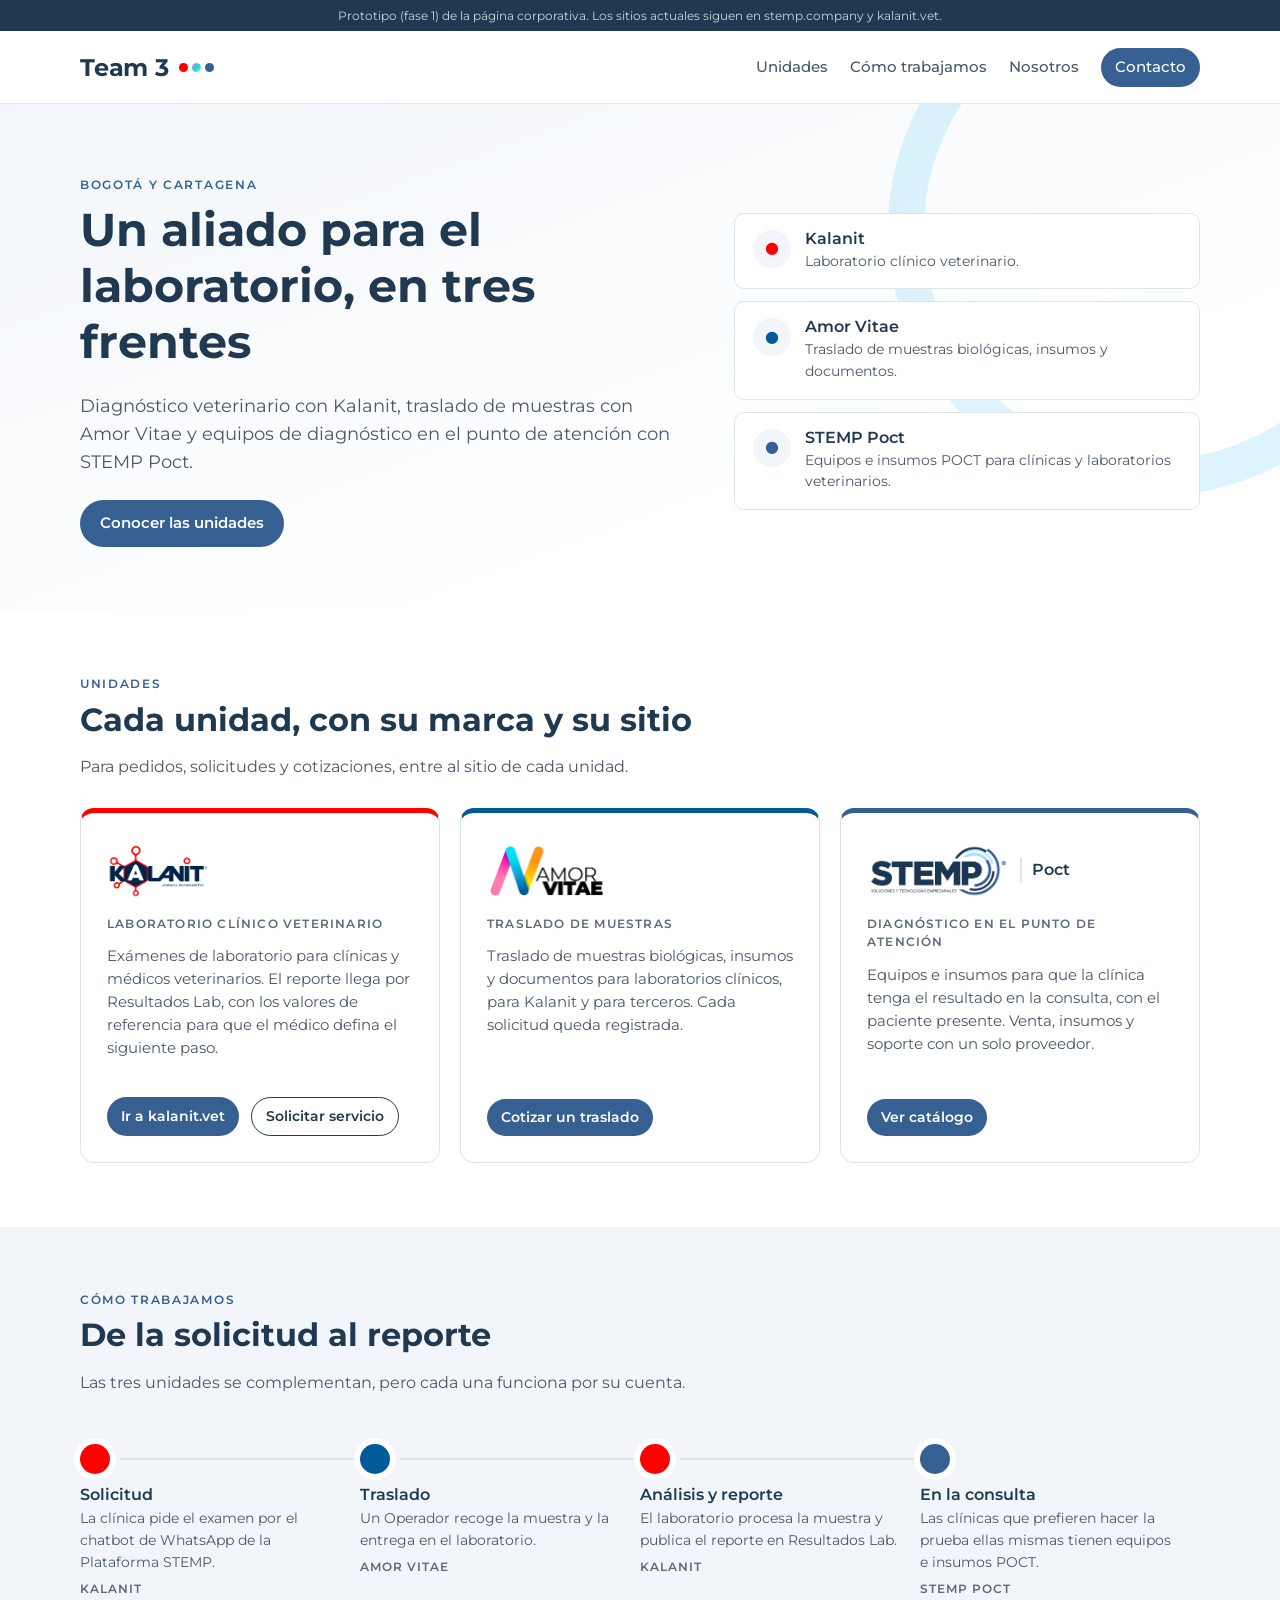
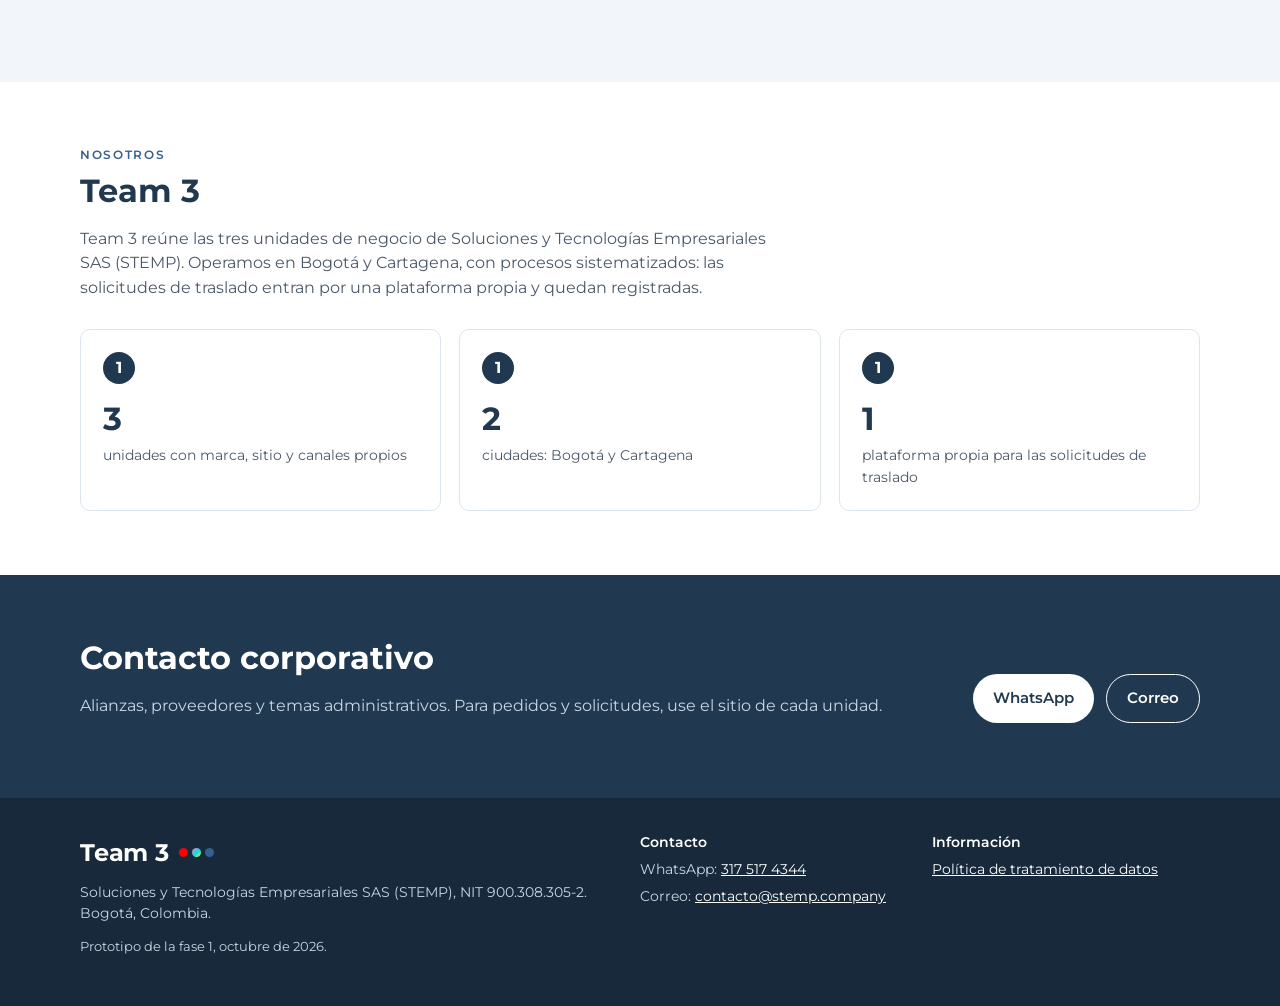
==== index.html @ 6228a0b4 "Prototipo de la fase 1 (proyecto T3) Co-Authored-By: Claude Opus 5.5 <noreply@anthropic.com>" ====
<!doctype html>
<html lang="es-CO">
<head>
  <meta charset="utf-8">
  <meta name="viewport" content="width=device-width, initial-scale=1">
  <title>Team 3 · Kalanit, Amor Vitae y STEMP Poct</title>
  <meta name="description" content="Team 3 reúne a Kalanit, Amor Vitae y STEMP Poct: diagnóstico veterinario, traslado de muestras y equipos POCT en Bogotá y Cartagena.">
  <meta name="robots" content="noindex">
  <link rel="icon" href="assets/icono.png">
  <link rel="preconnect" href="https://fonts.googleapis.com">
  <link rel="preconnect" href="https://fonts.gstatic.com" crossorigin>
  <link href="https://fonts.googleapis.com/css2?family=Montserrat:wght@400;500;600;700&display=swap" rel="stylesheet">
  <link rel="stylesheet" href="assets/style.css">
</head>
<body>
  <div class="aviso-prototipo">Prototipo (fase 1) de la página corporativa. Los sitios actuales siguen en stemp.company y kalanit.vet.</div>

  <header class="encabezado">
    <div class="contenedor">
      <a class="logotipo" href="#inicio"><span data-sitio="grupo">Team 3</span><span class="puntos" aria-hidden="true"><i class="p-kl"></i><i class="p-av"></i><i class="p-st"></i></span></a>
      <nav class="nav">
        <a class="ocultable" href="#unidades">Unidades</a>
        <a class="ocultable" href="#como-trabajamos">Cómo trabajamos</a>
        <a class="ocultable" href="#nosotros">Nosotros</a>
        <a class="boton boton-primario boton-pequeno" href="#contacto">Contacto</a>
      </nav>
    </div>
  </header>

  <main id="inicio">
    <section class="portada">
      <div class="contenedor">
        <div>
          <div class="etiqueta">Bogotá y Cartagena</div>
          <h1>Un aliado para el laboratorio, en tres frentes</h1>
          <p class="lead">Diagnóstico veterinario con Kalanit, traslado de muestras con Amor Vitae y equipos de diagnóstico en el punto de atención con STEMP Poct.</p>
          <div class="acciones">
            <a class="boton boton-primario" href="#unidades">Conocer las unidades</a>
          </div>
        </div>
        <div class="pilares">
          <div class="pilar"><div class="icono" style="color:#FF0000">●</div><div><h3>Kalanit</h3><p>Laboratorio clínico veterinario.</p></div></div>
          <div class="pilar"><div class="icono" style="color:#005B97">●</div><div><h3>Amor Vitae</h3><p>Traslado de muestras biológicas, insumos y documentos.</p></div></div>
          <div class="pilar"><div class="icono" style="color:#366092">●</div><div><h3>STEMP Poct</h3><p>Equipos e insumos POCT para clínicas y laboratorios veterinarios.</p></div></div>
        </div>
      </div>
    </section>

    <section id="unidades">
      <div class="contenedor">
        <div class="encabezado-seccion">
          <div class="etiqueta">Unidades</div>
          <h2>Cada unidad, con su marca y su sitio</h2>
          <p>Para pedidos, solicitudes y cotizaciones, entre al sitio de cada unidad.</p>
        </div>
        <div class="unidades">
          <article class="unidad" style="--color:#FF0000">
            <div class="logo-unidad"><img src="assets/kl-logo.png" alt="Kalanit"></div>
            <div class="tipo">Laboratorio clínico veterinario</div>
            <p>Exámenes de laboratorio para clínicas y médicos veterinarios. El reporte llega por Resultados Lab, con los valores de referencia para que el médico defina el siguiente paso.</p>
            <div class="acciones">
              <a class="boton boton-primario boton-pequeno" data-enlace="kalanit" href="#" target="_blank" rel="noopener">Ir a kalanit.vet</a>
              <a class="boton boton-secundario boton-pequeno" data-enlace="kalanitSolicitud" href="#" target="_blank" rel="noopener">Solicitar servicio</a>
            </div>
          </article>
          <article class="unidad" style="--color:#005B97">
            <div class="logo-unidad"><img src="assets/av-logo.png" alt="Amor Vitae"></div>
            <div class="tipo">Traslado de muestras</div>
            <p>Traslado de muestras biológicas, insumos y documentos para laboratorios clínicos, para Kalanit y para terceros. Cada solicitud queda registrada.</p>
            <div class="acciones"><a class="boton boton-primario boton-pequeno" data-enlace="amorVitae" href="#" target="_blank" rel="noopener">Cotizar un traslado</a></div>
          </article>
          <article class="unidad" style="--color:#366092">
            <div class="logo-unidad"><img src="assets/logo.png" alt="STEMP"><span>Poct</span></div>
            <div class="tipo">Diagnóstico en el punto de atención</div>
            <p>Equipos e insumos para que la clínica tenga el resultado en la consulta, con el paciente presente. Venta, insumos y soporte con un solo proveedor.</p>
            <div class="acciones"><a class="boton boton-primario boton-pequeno" data-enlace="stempPoct" href="#" target="_blank" rel="noopener">Ver catálogo</a></div>
          </article>
        </div>
      </div>
    </section>

    <section id="como-trabajamos" class="seccion-gris">
      <div class="contenedor">
        <div class="encabezado-seccion">
          <div class="etiqueta">Cómo trabajamos</div>
          <h2>De la solicitud al reporte</h2>
          <p>Las tres unidades se complementan, pero cada una funciona por su cuenta.</p>
        </div>
        <div class="flujo">
          <div class="etapa" style="--color:#FF0000"><div class="nodo"></div><h3>Solicitud</h3><p>La clínica pide el examen por el chatbot de WhatsApp de la Plataforma STEMP.</p><small>Kalanit</small></div>
          <div class="etapa" style="--color:#005B97"><div class="nodo"></div><h3>Traslado</h3><p>Un Operador recoge la muestra y la entrega en el laboratorio.</p><small>Amor Vitae</small></div>
          <div class="etapa" style="--color:#FF0000"><div class="nodo"></div><h3>Análisis y reporte</h3><p>El laboratorio procesa la muestra y publica el reporte en Resultados Lab.</p><small>Kalanit</small></div>
          <div class="etapa" style="--color:#366092"><div class="nodo"></div><h3>En la consulta</h3><p>Las clínicas que prefieren hacer la prueba ellas mismas tienen equipos e insumos POCT.</p><small>STEMP Poct</small></div>
        </div>
      </div>
    </section>

    <section id="nosotros">
      <div class="contenedor">
        <div class="encabezado-seccion">
          <div class="etiqueta">Nosotros</div>
          <h2><span data-sitio="grupo">Team 3</span></h2>
          <p><span data-sitio="grupo">Team 3</span> reúne las tres unidades de negocio de <span data-sitio="responsable">Soluciones y Tecnologías Empresariales SAS</span> (STEMP). Operamos en Bogotá y Cartagena, con procesos sistematizados: las solicitudes de traslado entran por una plataforma propia y quedan registradas.</p>
        </div>
        <div class="pasos" style="counter-reset:none">
          <div class="paso" style="padding:22px"><div class="dato">3</div><p>unidades con marca, sitio y canales propios</p></div>
          <div class="paso" style="padding:22px"><div class="dato">2</div><p>ciudades: Bogotá y Cartagena</p></div>
          <div class="paso" style="padding:22px"><div class="dato">1</div><p>plataforma propia para las solicitudes de traslado</p></div>
        </div>
      </div>
    </section>

    <section id="contacto" class="banda">
      <div class="contenedor">
        <div>
          <h2>Contacto corporativo</h2>
          <p>Alianzas, proveedores y temas administrativos. Para pedidos y solicitudes, use el sitio de cada unidad.</p>
        </div>
        <div class="acciones">
          <a class="boton boton-claro" id="whatsapp-contacto" href="#" target="_blank" rel="noopener">WhatsApp</a>
          <a class="boton boton-secundario" style="color:#fff;border-color:#fff" id="correo-contacto" href="#">Correo</a>
        </div>
      </div>
    </section>
  </main>

  <footer class="pie">
    <div class="contenedor">
      <div>
        <div class="logotipo"><span data-sitio="grupo">Team 3</span><span class="puntos" aria-hidden="true"><i class="p-kl"></i><i class="p-av"></i><i class="p-st"></i></span></div>
        <p><span data-sitio="responsable">Soluciones y Tecnologías Empresariales SAS</span> (STEMP), NIT <span data-sitio="nit">900.308.305-2</span>. Bogotá, Colombia.</p>
        <p class="nota" style="color:inherit">Prototipo de la fase 1, octubre de 2026.</p>
      </div>
      <div>
        <h3>Contacto</h3>
        <ul>
          <li>WhatsApp: <a id="pie-whatsapp" href="#" target="_blank" rel="noopener">317 517 4344</a></li>
          <li>Correo: <a id="pie-correo" href="#">contacto@stemp.company</a></li>
        </ul>
      </div>
      <div>
        <h3>Información</h3>
        <ul><li><a href="politica-datos.html">Política de tratamiento de datos</a></li></ul>
      </div>
    </div>
  </footer>

  <script src="assets/config.js"></script>
  <script>
    (function () {
      const S = window.SITIO;
      document.querySelectorAll("[data-sitio]").forEach(el => { if (S[el.dataset.sitio]) el.textContent = S[el.dataset.sitio]; });
      document.querySelectorAll("[data-enlace]").forEach(a => { a.href = S.unidades[a.dataset.enlace]; });
      const wa = "https://wa.me/" + S.whatsapp + "?text=" + encodeURIComponent("Hola, " + S.grupo + ". ");
      ["#whatsapp-contacto", "#pie-whatsapp"].forEach(id => document.querySelector(id).href = wa);
      document.querySelector("#pie-whatsapp").textContent = S.whatsappVisible;
      ["#correo-contacto", "#pie-correo"].forEach(id => document.querySelector(id).href = "mailto:" + S.correo);
      document.querySelector("#pie-correo").textContent = S.correo;
      document.title = S.grupo + " · Kalanit, Amor Vitae y STEMP Poct";
    })();
  </script>
</body>
</html>
---- assets/style.css ----
/* Team 3 · paleta de STEMP (Brand Kit v0.1) mientras Team 3 no tenga identidad propia */
:root {
  --azul-profundo: #203951;
  --azul-stemp: #366092;
  --azul-claro: #9DDCF9;
  --blanco: #FFFFFF;
  --tinta: #1B2633;
  --tinta-suave: #4A5868;
  --tinta-tenue: #5C6979;
  --superficie: #F2F6FA;
  --borde: #DCE4EC;
  --oscuro-superficie: #2A4763;
  --oscuro-texto-suave: #C9D6E3;
  --whatsapp: #1A7F4B;
  --radio: 10px;
  --ancho: 1160px;
}

* { box-sizing: border-box; }
html { scroll-behavior: smooth; }
body {
  margin: 0;
  font-family: "Montserrat", "Century Gothic", system-ui, sans-serif;
  color: var(--tinta);
  background: var(--blanco);
  line-height: 1.55;
  font-size: 16px;
}
img { max-width: 100%; display: block; }
a { color: var(--azul-stemp); }
h1, h2, h3 { color: var(--azul-profundo); line-height: 1.2; margin: 0 0 .5em; }
h1 { font-size: clamp(1.9rem, 4vw, 2.9rem); font-weight: 700; }
h2 { font-size: clamp(1.5rem, 3vw, 2rem); font-weight: 700; }
h3 { font-size: 1.08rem; font-weight: 600; }
p { margin: 0 0 1em; }
.contenedor { max-width: var(--ancho); margin: 0 auto; padding: 0 20px; }
.etiqueta { text-transform: uppercase; letter-spacing: .14em; font-size: .75rem; font-weight: 600; color: var(--azul-stemp); margin-bottom: .6em; }

.aviso-prototipo { background: var(--azul-profundo); color: var(--oscuro-texto-suave); font-size: .78rem; text-align: center; padding: 6px 12px; }

/* Encabezado */
.encabezado { position: sticky; top: 0; z-index: 20; background: rgba(255,255,255,.96); backdrop-filter: blur(6px); border-bottom: 1px solid var(--borde); }
.encabezado .contenedor { display: flex; align-items: center; gap: 20px; min-height: 72px; }
.marca { display: flex; align-items: center; gap: 12px; text-decoration: none; }
.marca img { height: 40px; width: auto; }
.marca span { font-weight: 600; font-size: 1.05rem; color: var(--azul-profundo); border-left: 2px solid var(--borde); padding-left: 12px; }
.nav { margin-left: auto; display: flex; gap: 22px; align-items: center; }
.nav a { text-decoration: none; color: var(--tinta-suave); font-weight: 500; font-size: .93rem; }
.nav a:hover { color: var(--azul-profundo); }
.nav a.boton-primario, .nav a.boton-primario:hover { color: #fff; }
.boton-carrito { position: relative; }

/* Botones */
.boton { display: inline-flex; align-items: center; justify-content: center; gap: 8px; border: 0; cursor: pointer; font: inherit; font-weight: 600; font-size: .93rem; padding: 12px 20px; border-radius: 999px; text-decoration: none; transition: transform .12s, background .12s; }
.boton:active { transform: translateY(1px); }
.boton-primario { background: var(--azul-stemp); color: #fff; }
.boton-primario:hover { background: var(--azul-profundo); }
.boton-secundario { background: transparent; color: var(--azul-profundo); border: 1.5px solid var(--azul-profundo); }
.boton-secundario:hover { background: var(--superficie); }
.boton-whatsapp { background: var(--whatsapp); color: #fff; }
.boton-whatsapp:hover { background: #136b3e; }
.boton-claro { background: #fff; color: var(--azul-profundo); }
.boton-pequeno { padding: 8px 14px; font-size: .85rem; }
.contador { background: var(--azul-claro); color: var(--azul-profundo); border-radius: 999px; min-width: 22px; height: 22px; font-size: .75rem; display: inline-flex; align-items: center; justify-content: center; padding: 0 6px; }

/* Portada */
.portada { background: linear-gradient(160deg, var(--superficie) 0%, #fff 70%); padding: 72px 0 64px; position: relative; overflow: hidden; }
.portada::after { content: ""; position: absolute; right: -140px; top: -140px; width: 460px; height: 460px; border-radius: 50%; border: 36px solid var(--azul-claro); opacity: .35; }
.portada .contenedor { position: relative; z-index: 1; display: grid; grid-template-columns: 1.3fr 1fr; gap: 48px; align-items: center; }
.portada p.lead { font-size: 1.12rem; color: var(--tinta-suave); max-width: 36em; }
.acciones { display: flex; gap: 12px; flex-wrap: wrap; margin-top: 24px; }
.pilares { display: grid; gap: 12px; }
.pilar { background: #fff; border: 1px solid var(--borde); border-radius: var(--radio); padding: 16px 18px; display: flex; gap: 14px; align-items: flex-start; }
.pilar .icono { flex: none; width: 38px; height: 38px; border-radius: 50%; background: var(--superficie); color: var(--azul-stemp); display: grid; place-items: center; }
.pilar h3 { margin: 0 0 2px; font-size: .98rem; }
.pilar p { margin: 0; font-size: .88rem; color: var(--tinta-suave); }

/* Secciones */
section { padding: 64px 0; }
.seccion-gris { background: var(--superficie); }
.encabezado-seccion { max-width: 720px; margin-bottom: 28px; }
.encabezado-seccion p { color: var(--tinta-suave); }

/* Equipos */
.equipos { display: grid; grid-template-columns: repeat(auto-fit, minmax(250px, 1fr)); gap: 18px; }
.tarjeta { background: #fff; border: 1px solid var(--borde); border-radius: var(--radio); padding: 22px; display: flex; flex-direction: column; gap: 10px; }
.tarjeta .linea { font-size: .75rem; text-transform: uppercase; letter-spacing: .1em; color: var(--azul-stemp); font-weight: 600; }
.tarjeta p { font-size: .88rem; color: var(--tinta-suave); margin: 0; flex: 1; }
.tarjeta .acciones { margin-top: 8px; }
.ilustracion { height: 120px; border-radius: 8px; background: linear-gradient(135deg, var(--azul-profundo), var(--azul-stemp)); display: grid; place-items: center; color: var(--azul-claro); }

/* Catálogo */
.filtros { display: flex; flex-wrap: wrap; gap: 8px; margin-bottom: 14px; }
.filtro { border: 1px solid var(--borde); background: #fff; color: var(--tinta-suave); padding: 8px 14px; border-radius: 999px; cursor: pointer; font: inherit; font-size: .85rem; font-weight: 500; }
.filtro[aria-pressed="true"] { background: var(--azul-profundo); color: #fff; border-color: var(--azul-profundo); }
.buscador { width: 100%; max-width: 420px; padding: 12px 16px; border: 1px solid var(--borde); border-radius: 999px; font: inherit; margin-bottom: 18px; }
.detalle-linea { background: #fff; border-left: 4px solid var(--azul-claro); padding: 12px 16px; border-radius: 6px; font-size: .9rem; color: var(--tinta-suave); margin-bottom: 18px; }
.lista { display: grid; grid-template-columns: repeat(auto-fill, minmax(260px, 1fr)); gap: 12px; }
.producto { background: #fff; border: 1px solid var(--borde); border-radius: var(--radio); padding: 16px; display: flex; flex-direction: column; gap: 6px; }
.producto .codigo { font-size: .72rem; color: var(--tinta-tenue); letter-spacing: .05em; }
.producto h3 { font-size: .95rem; margin: 0; color: var(--tinta); font-weight: 600; }
.producto .meta { font-size: .8rem; color: var(--tinta-suave); }
.producto .fila { display: flex; gap: 8px; align-items: center; margin-top: auto; padding-top: 8px; }
.cantidad { display: inline-flex; align-items: center; border: 1px solid var(--borde); border-radius: 999px; overflow: hidden; }
.cantidad button { border: 0; background: var(--superficie); width: 32px; height: 34px; cursor: pointer; font-size: 1rem; color: var(--azul-profundo); }
.cantidad input { width: 40px; border: 0; text-align: center; font: inherit; font-size: .9rem; -moz-appearance: textfield; }
.cantidad input::-webkit-inner-spin-button { -webkit-appearance: none; }
.vacio { color: var(--tinta-tenue); padding: 20px 0; }

/* Cómo funciona */
.pasos { display: grid; grid-template-columns: repeat(auto-fit, minmax(210px, 1fr)); gap: 18px; counter-reset: paso; }
.paso { padding: 20px; border-radius: var(--radio); background: #fff; border: 1px solid var(--borde); }
.paso::before { counter-increment: paso; content: counter(paso); display: inline-grid; place-items: center; width: 32px; height: 32px; border-radius: 50%; background: var(--azul-profundo); color: #fff; font-weight: 700; margin-bottom: 10px; }
.paso p { font-size: .9rem; color: var(--tinta-suave); margin: 0; }

/* Contacto y pie */
.banda { background: var(--azul-profundo); color: #fff; }
.banda h2 { color: #fff; }
.banda p { color: var(--oscuro-texto-suave); }
.banda .contenedor { display: flex; justify-content: space-between; align-items: center; gap: 24px; flex-wrap: wrap; }
.pie { background: #17293b; color: var(--oscuro-texto-suave); font-size: .85rem; padding: 36px 0; }
.pie .contenedor { display: grid; grid-template-columns: 2fr 1fr 1fr; gap: 24px; }
.pie a { color: #fff; }
.pie img { height: 34px; width: auto; margin-bottom: 10px; }
.pie h3 { color: #fff; font-size: .9rem; }
.pie ul { list-style: none; padding: 0; margin: 0; display: grid; gap: 6px; }

/* Panel del pedido */
.velo { position: fixed; inset: 0; background: rgba(16, 28, 42, .45); z-index: 40; opacity: 0; pointer-events: none; transition: opacity .2s; }
.velo.abierto { opacity: 1; pointer-events: auto; }
.panel { position: fixed; top: 0; right: 0; bottom: 0; width: min(460px, 100%); background: #fff; z-index: 50; transform: translateX(100%); transition: transform .25s ease; display: flex; flex-direction: column; box-shadow: -10px 0 30px rgba(0,0,0,.12); }
.panel.abierto { transform: none; }
.panel-cabeza { display: flex; justify-content: space-between; align-items: center; padding: 18px 20px; border-bottom: 1px solid var(--borde); }
.panel-cabeza h2 { font-size: 1.2rem; margin: 0; }
.cerrar { border: 0; background: var(--superficie); width: 36px; height: 36px; border-radius: 50%; cursor: pointer; font-size: 1.2rem; color: var(--azul-profundo); }
.panel-cuerpo { padding: 18px 20px; overflow-y: auto; flex: 1; }
.linea-pedido { display: grid; grid-template-columns: 1fr auto auto; gap: 10px; align-items: center; padding: 10px 0; border-bottom: 1px solid var(--borde); font-size: .88rem; }
.linea-pedido small { color: var(--tinta-tenue); display: block; }
.quitar { border: 0; background: none; color: var(--tinta-tenue); cursor: pointer; font-size: .8rem; text-decoration: underline; }
.panel-pie { padding: 16px 20px; border-top: 1px solid var(--borde); display: grid; gap: 10px; background: var(--superficie); }
.nota { font-size: .8rem; color: var(--tinta-tenue); }

/* Formularios */
form .campo { display: grid; gap: 4px; margin-bottom: 12px; }
form label { font-size: .82rem; font-weight: 600; color: var(--tinta-suave); }
form input, form select, form textarea { font: inherit; font-size: .93rem; padding: 10px 12px; border: 1px solid var(--borde); border-radius: 8px; background: #fff; color: var(--tinta); width: 100%; }
form input:focus, form select:focus, form textarea:focus, .buscador:focus { outline: 2px solid var(--azul-claro); border-color: var(--azul-stemp); }
.dos { display: grid; grid-template-columns: 1fr 1fr; gap: 10px; }
.autorizacion { display: flex; gap: 10px; align-items: flex-start; font-size: .82rem; color: var(--tinta-suave); margin: 6px 0 4px; }
.autorizacion input { width: auto; margin-top: 3px; }
.error { color: #B3261E; font-size: .82rem; min-height: 1.2em; }

/* Ventana de cotización */
.ventana { position: fixed; inset: 0; display: grid; place-items: center; z-index: 60; padding: 16px; pointer-events: none; opacity: 0; transition: opacity .2s; }
.ventana.abierta { opacity: 1; pointer-events: auto; }
.ventana .caja { background: #fff; border-radius: 14px; width: min(560px, 100%); max-height: calc(100vh - 32px); overflow-y: auto; padding: 24px; box-shadow: 0 20px 50px rgba(0,0,0,.2); }

.aviso-flotante { position: fixed; left: 50%; bottom: 24px; transform: translate(-50%, 20px); background: var(--azul-profundo); color: #fff; padding: 10px 18px; border-radius: 999px; font-size: .88rem; opacity: 0; transition: all .2s; z-index: 70; pointer-events: none; }
.aviso-flotante.visible { opacity: 1; transform: translate(-50%, 0); }

/* Página de texto (política) */
.documento { max-width: 780px; margin: 0 auto; padding: 48px 20px 64px; }
.documento h2 { font-size: 1.25rem; margin-top: 1.6em; }
.documento li { margin-bottom: .4em; }

@media (max-width: 860px) {
  .portada .contenedor { grid-template-columns: 1fr; }
  .pie .contenedor { grid-template-columns: 1fr; }
  .nav a.ocultable { display: none; }
}
@media (max-width: 520px) {
  .marca span { display: none; }
  .dos { grid-template-columns: 1fr; }
  section { padding: 48px 0; }
}

/* ---- Propio de Team 3 ---- */
.logotipo { font-weight: 700; font-size: 1.5rem; color: var(--azul-profundo); letter-spacing: -.01em; display: inline-flex; align-items: center; gap: 10px; text-decoration: none; }
.logotipo .puntos { display: inline-flex; gap: 4px; }
.logotipo .puntos i { width: 9px; height: 9px; border-radius: 50%; display: block; }
.p-kl { background: #FF0000; } .p-av { background: linear-gradient(135deg, #FF7BAC, #00E0F4 55%, #FFF200); } .p-st { background: #366092; }
.pie .logotipo { color: #fff; margin-bottom: 10px; }
.unidades { display: grid; grid-template-columns: repeat(auto-fit, minmax(280px, 1fr)); gap: 20px; }
.unidad { background: #fff; border: 1px solid var(--borde); border-radius: 14px; padding: 26px; display: flex; flex-direction: column; gap: 12px; border-top: 5px solid var(--color, var(--azul-stemp)); }
.unidad .logo-unidad { height: 64px; display: flex; align-items: center; gap: 10px; }
.unidad .logo-unidad img { max-height: 56px; width: auto; }
.unidad .logo-unidad span { font-weight: 600; color: var(--azul-profundo); border-left: 2px solid var(--borde); padding-left: 10px; }
.unidad p { color: var(--tinta-suave); font-size: .93rem; margin: 0; flex: 1; }
.unidad .tipo { font-size: .75rem; text-transform: uppercase; letter-spacing: .1em; font-weight: 600; color: var(--tinta-tenue); }
.flujo { display: grid; grid-template-columns: repeat(4, 1fr); gap: 0; margin-top: 10px; }
.flujo .etapa { position: relative; padding: 20px 18px 20px 0; }
.flujo .etapa::before { content: ""; position: absolute; top: 34px; left: 40px; right: 0; height: 2px; background: var(--borde); }
.flujo .etapa:last-child::before { display: none; }
.flujo .nodo { width: 30px; height: 30px; border-radius: 50%; background: var(--color); position: relative; z-index: 1; margin-bottom: 12px; box-shadow: 0 0 0 6px #fff; }
.flujo h3 { font-size: .98rem; margin-bottom: 4px; }
.flujo p { font-size: .88rem; color: var(--tinta-suave); margin: 0; }
.flujo small { display: block; margin-top: 6px; font-size: .75rem; color: var(--tinta-tenue); text-transform: uppercase; letter-spacing: .08em; font-weight: 600; }
.dato { font-size: 2rem; font-weight: 700; color: var(--azul-profundo); }
@media (max-width: 860px) { .flujo { grid-template-columns: 1fr 1fr; } .flujo .etapa::before { display: none; } }
@media (max-width: 520px) { .flujo { grid-template-columns: 1fr; } }

section[id] { scroll-margin-top: 80px; }
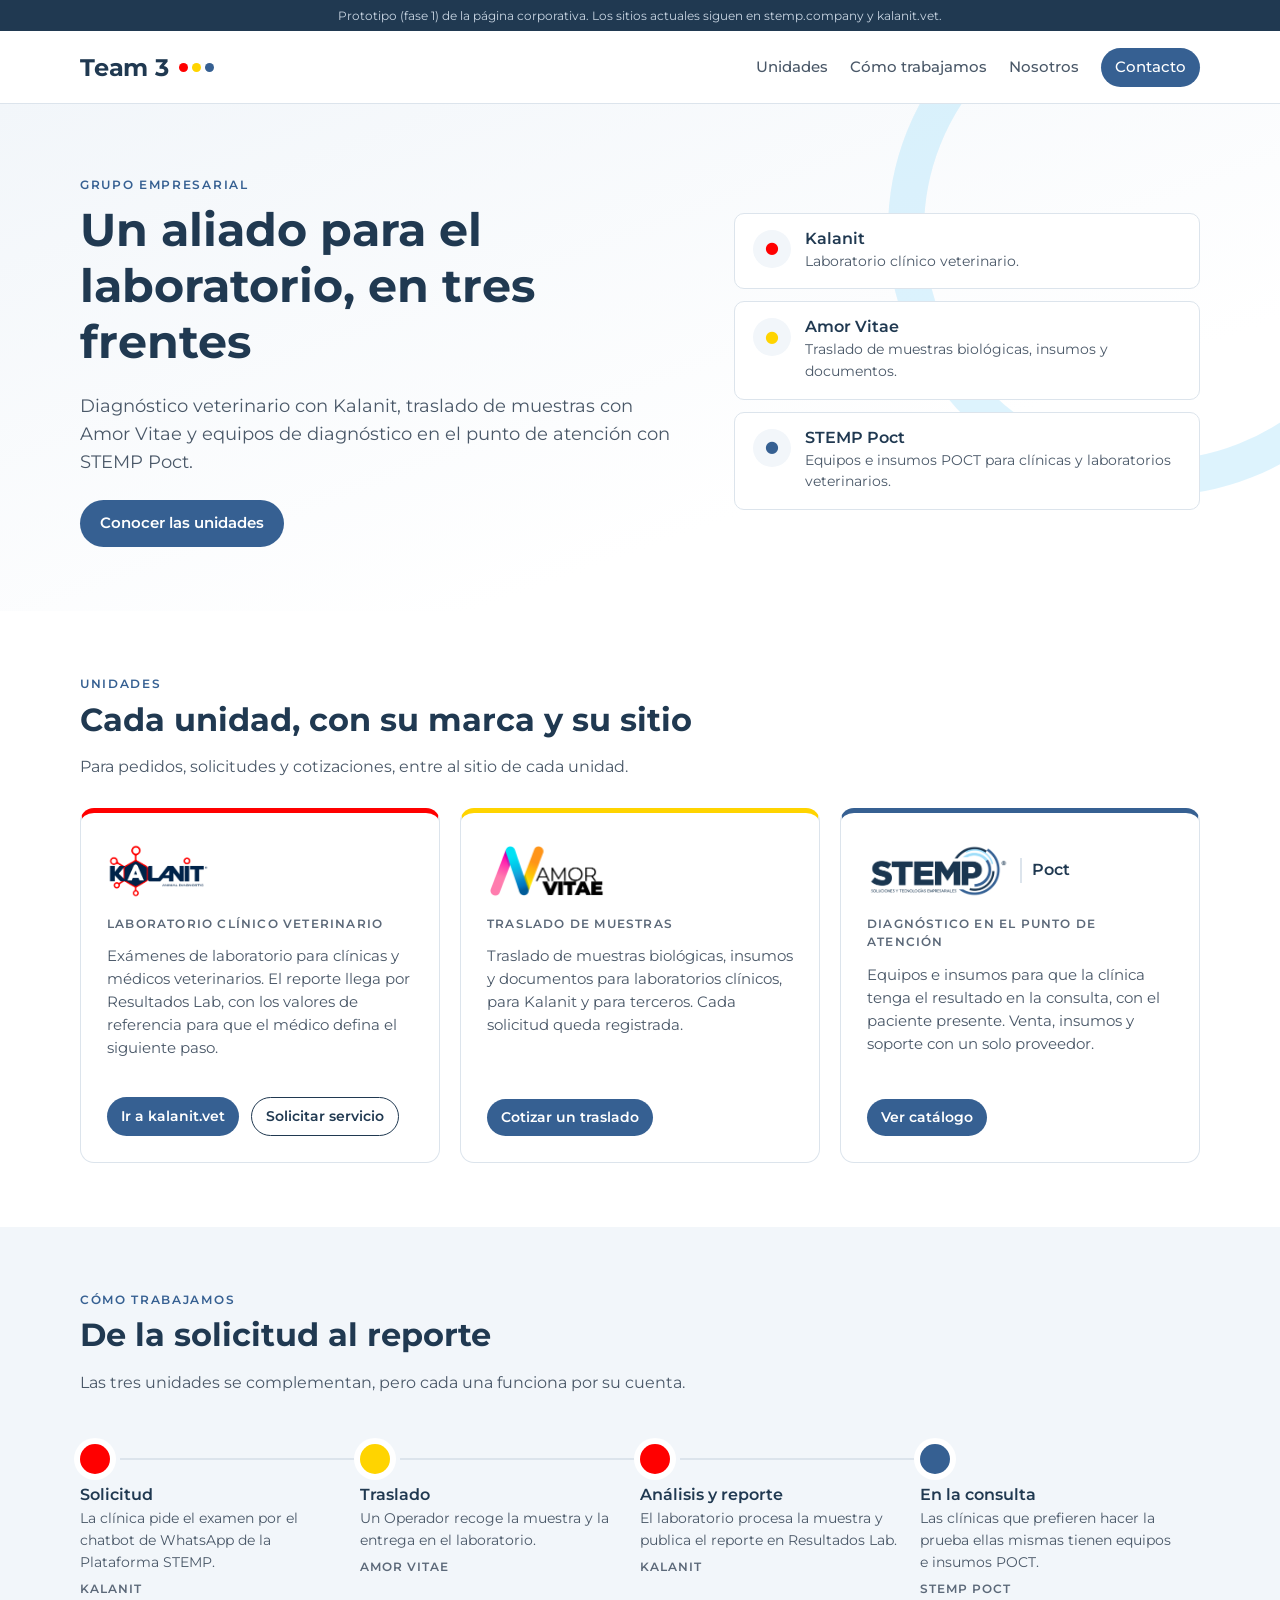
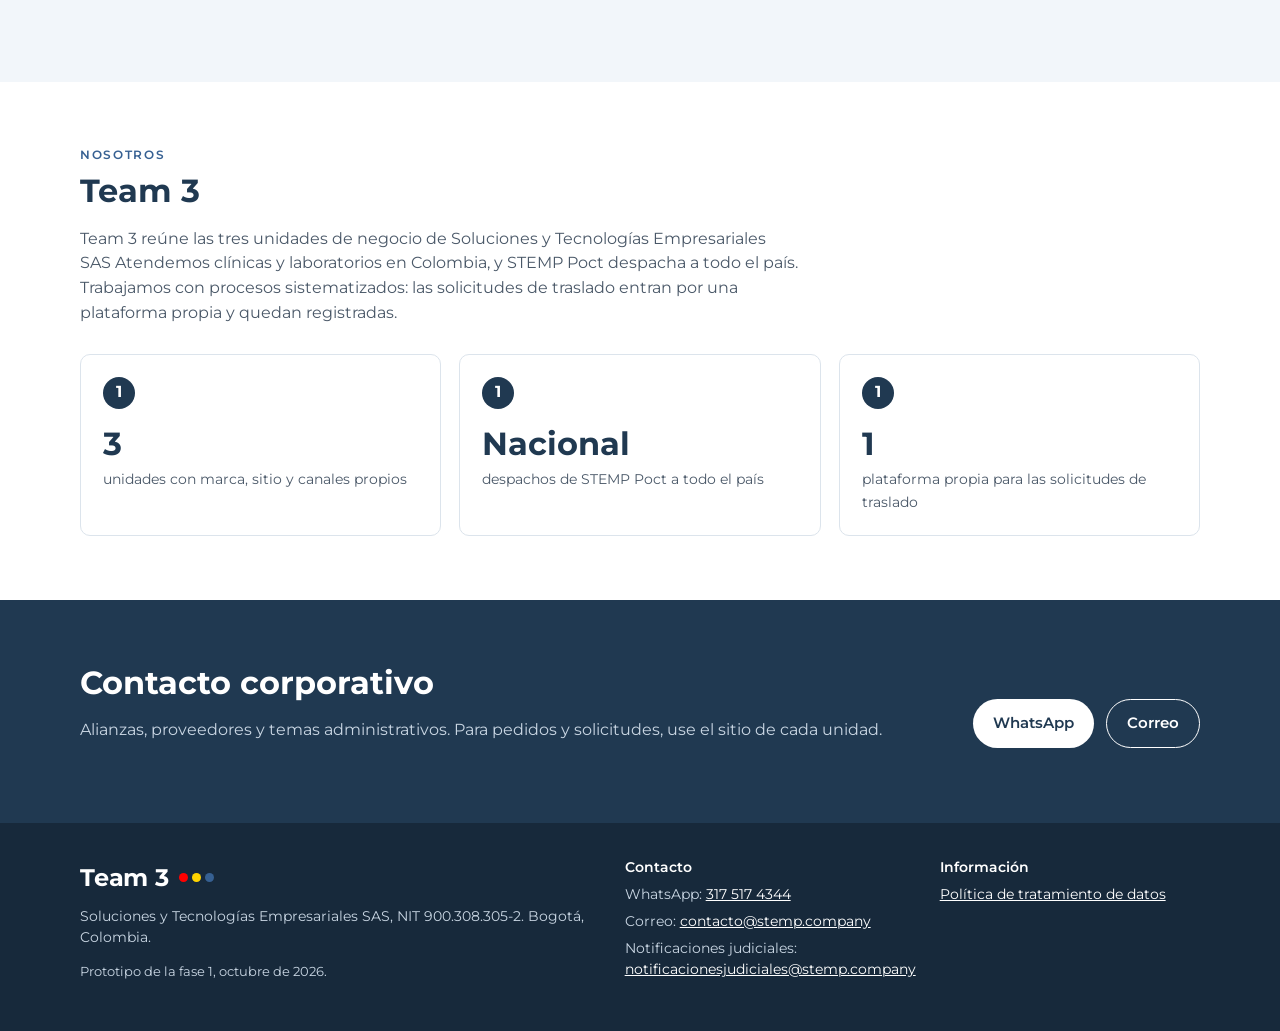
==== commit 64b9a076: "Ajustes de JGo: cobertura nacional, amarillo de Amor Vitae, razón social sin sigla y correo de notif" ====
--- a/index.html
+++ b/index.html
@@ -4,7 +4,7 @@
   <meta charset="utf-8">
   <meta name="viewport" content="width=device-width, initial-scale=1">
   <title>Team 3 · Kalanit, Amor Vitae y STEMP Poct</title>
-  <meta name="description" content="Team 3 reúne a Kalanit, Amor Vitae y STEMP Poct: diagnóstico veterinario, traslado de muestras y equipos POCT en Bogotá y Cartagena.">
+  <meta name="description" content="Team 3 reúne a Kalanit, Amor Vitae y STEMP Poct: diagnóstico veterinario, traslado de muestras y equipos POCT en Colombia.">
   <meta name="robots" content="noindex">
   <link rel="icon" href="assets/icono.png">
   <link rel="preconnect" href="https://fonts.googleapis.com">
@@ -31,7 +31,7 @@
     <section class="portada">
       <div class="contenedor">
         <div>
-          <div class="etiqueta">Bogotá y Cartagena</div>
+          <div class="etiqueta">Grupo empresarial</div>
           <h1>Un aliado para el laboratorio, en tres frentes</h1>
           <p class="lead">Diagnóstico veterinario con Kalanit, traslado de muestras con Amor Vitae y equipos de diagnóstico en el punto de atención con STEMP Poct.</p>
           <div class="acciones">
@@ -40,7 +40,7 @@
         </div>
         <div class="pilares">
           <div class="pilar"><div class="icono" style="color:#FF0000">●</div><div><h3>Kalanit</h3><p>Laboratorio clínico veterinario.</p></div></div>
-          <div class="pilar"><div class="icono" style="color:#005B97">●</div><div><h3>Amor Vitae</h3><p>Traslado de muestras biológicas, insumos y documentos.</p></div></div>
+          <div class="pilar"><div class="icono" style="color:#FFD400">●</div><div><h3>Amor Vitae</h3><p>Traslado de muestras biológicas, insumos y documentos.</p></div></div>
           <div class="pilar"><div class="icono" style="color:#366092">●</div><div><h3>STEMP Poct</h3><p>Equipos e insumos POCT para clínicas y laboratorios veterinarios.</p></div></div>
         </div>
       </div>
@@ -63,7 +63,7 @@
               <a class="boton boton-secundario boton-pequeno" data-enlace="kalanitSolicitud" href="#" target="_blank" rel="noopener">Solicitar servicio</a>
             </div>
           </article>
-          <article class="unidad" style="--color:#005B97">
+          <article class="unidad" style="--color:#FFD400">
             <div class="logo-unidad"><img src="assets/av-logo.png" alt="Amor Vitae"></div>
             <div class="tipo">Traslado de muestras</div>
             <p>Traslado de muestras biológicas, insumos y documentos para laboratorios clínicos, para Kalanit y para terceros. Cada solicitud queda registrada.</p>
@@ -88,7 +88,7 @@
         </div>
         <div class="flujo">
           <div class="etapa" style="--color:#FF0000"><div class="nodo"></div><h3>Solicitud</h3><p>La clínica pide el examen por el chatbot de WhatsApp de la Plataforma STEMP.</p><small>Kalanit</small></div>
-          <div class="etapa" style="--color:#005B97"><div class="nodo"></div><h3>Traslado</h3><p>Un Operador recoge la muestra y la entrega en el laboratorio.</p><small>Amor Vitae</small></div>
+          <div class="etapa" style="--color:#FFD400"><div class="nodo"></div><h3>Traslado</h3><p>Un Operador recoge la muestra y la entrega en el laboratorio.</p><small>Amor Vitae</small></div>
           <div class="etapa" style="--color:#FF0000"><div class="nodo"></div><h3>Análisis y reporte</h3><p>El laboratorio procesa la muestra y publica el reporte en Resultados Lab.</p><small>Kalanit</small></div>
           <div class="etapa" style="--color:#366092"><div class="nodo"></div><h3>En la consulta</h3><p>Las clínicas que prefieren hacer la prueba ellas mismas tienen equipos e insumos POCT.</p><small>STEMP Poct</small></div>
         </div>
@@ -100,11 +100,11 @@
         <div class="encabezado-seccion">
           <div class="etiqueta">Nosotros</div>
           <h2><span data-sitio="grupo">Team 3</span></h2>
-          <p><span data-sitio="grupo">Team 3</span> reúne las tres unidades de negocio de <span data-sitio="responsable">Soluciones y Tecnologías Empresariales SAS</span> (STEMP). Operamos en Bogotá y Cartagena, con procesos sistematizados: las solicitudes de traslado entran por una plataforma propia y quedan registradas.</p>
+          <p><span data-sitio="grupo">Team 3</span> reúne las tres unidades de negocio de <span data-sitio="responsable">Soluciones y Tecnologías Empresariales SAS</span> Atendemos clínicas y laboratorios en Colombia, y STEMP Poct despacha a todo el país. Trabajamos con procesos sistematizados: las solicitudes de traslado entran por una plataforma propia y quedan registradas.</p>
         </div>
         <div class="pasos" style="counter-reset:none">
           <div class="paso" style="padding:22px"><div class="dato">3</div><p>unidades con marca, sitio y canales propios</p></div>
-          <div class="paso" style="padding:22px"><div class="dato">2</div><p>ciudades: Bogotá y Cartagena</p></div>
+          <div class="paso" style="padding:22px"><div class="dato">Nacional</div><p>despachos de STEMP Poct a todo el país</p></div>
           <div class="paso" style="padding:22px"><div class="dato">1</div><p>plataforma propia para las solicitudes de traslado</p></div>
         </div>
       </div>
@@ -128,7 +128,7 @@
     <div class="contenedor">
       <div>
         <div class="logotipo"><span data-sitio="grupo">Team 3</span><span class="puntos" aria-hidden="true"><i class="p-kl"></i><i class="p-av"></i><i class="p-st"></i></span></div>
-        <p><span data-sitio="responsable">Soluciones y Tecnologías Empresariales SAS</span> (STEMP), NIT <span data-sitio="nit">900.308.305-2</span>. Bogotá, Colombia.</p>
+        <p><span data-sitio="responsable">Soluciones y Tecnologías Empresariales SAS</span>, NIT <span data-sitio="nit">900.308.305-2</span>. Bogotá, Colombia.</p>
         <p class="nota" style="color:inherit">Prototipo de la fase 1, octubre de 2026.</p>
       </div>
       <div>
@@ -136,6 +136,7 @@
         <ul>
           <li>WhatsApp: <a id="pie-whatsapp" href="#" target="_blank" rel="noopener">317 517 4344</a></li>
           <li>Correo: <a id="pie-correo" href="#">contacto@stemp.company</a></li>
+          <li>Notificaciones judiciales: <a href="mailto:notificacionesjudiciales@stemp.company">notificacionesjudiciales@stemp.company</a></li>
         </ul>
       </div>
       <div>
--- a/assets/style.css
+++ b/assets/style.css
@@ -178,7 +178,7 @@
 .logotipo { font-weight: 700; font-size: 1.5rem; color: var(--azul-profundo); letter-spacing: -.01em; display: inline-flex; align-items: center; gap: 10px; text-decoration: none; }
 .logotipo .puntos { display: inline-flex; gap: 4px; }
 .logotipo .puntos i { width: 9px; height: 9px; border-radius: 50%; display: block; }
-.p-kl { background: #FF0000; } .p-av { background: linear-gradient(135deg, #FF7BAC, #00E0F4 55%, #FFF200); } .p-st { background: #366092; }
+.p-kl { background: #FF0000; } .p-av { background: #FFD400; } .p-st { background: #366092; }
 .pie .logotipo { color: #fff; margin-bottom: 10px; }
 .unidades { display: grid; grid-template-columns: repeat(auto-fit, minmax(280px, 1fr)); gap: 20px; }
 .unidad { background: #fff; border: 1px solid var(--borde); border-radius: 14px; padding: 26px; display: flex; flex-direction: column; gap: 12px; border-top: 5px solid var(--color, var(--azul-stemp)); }
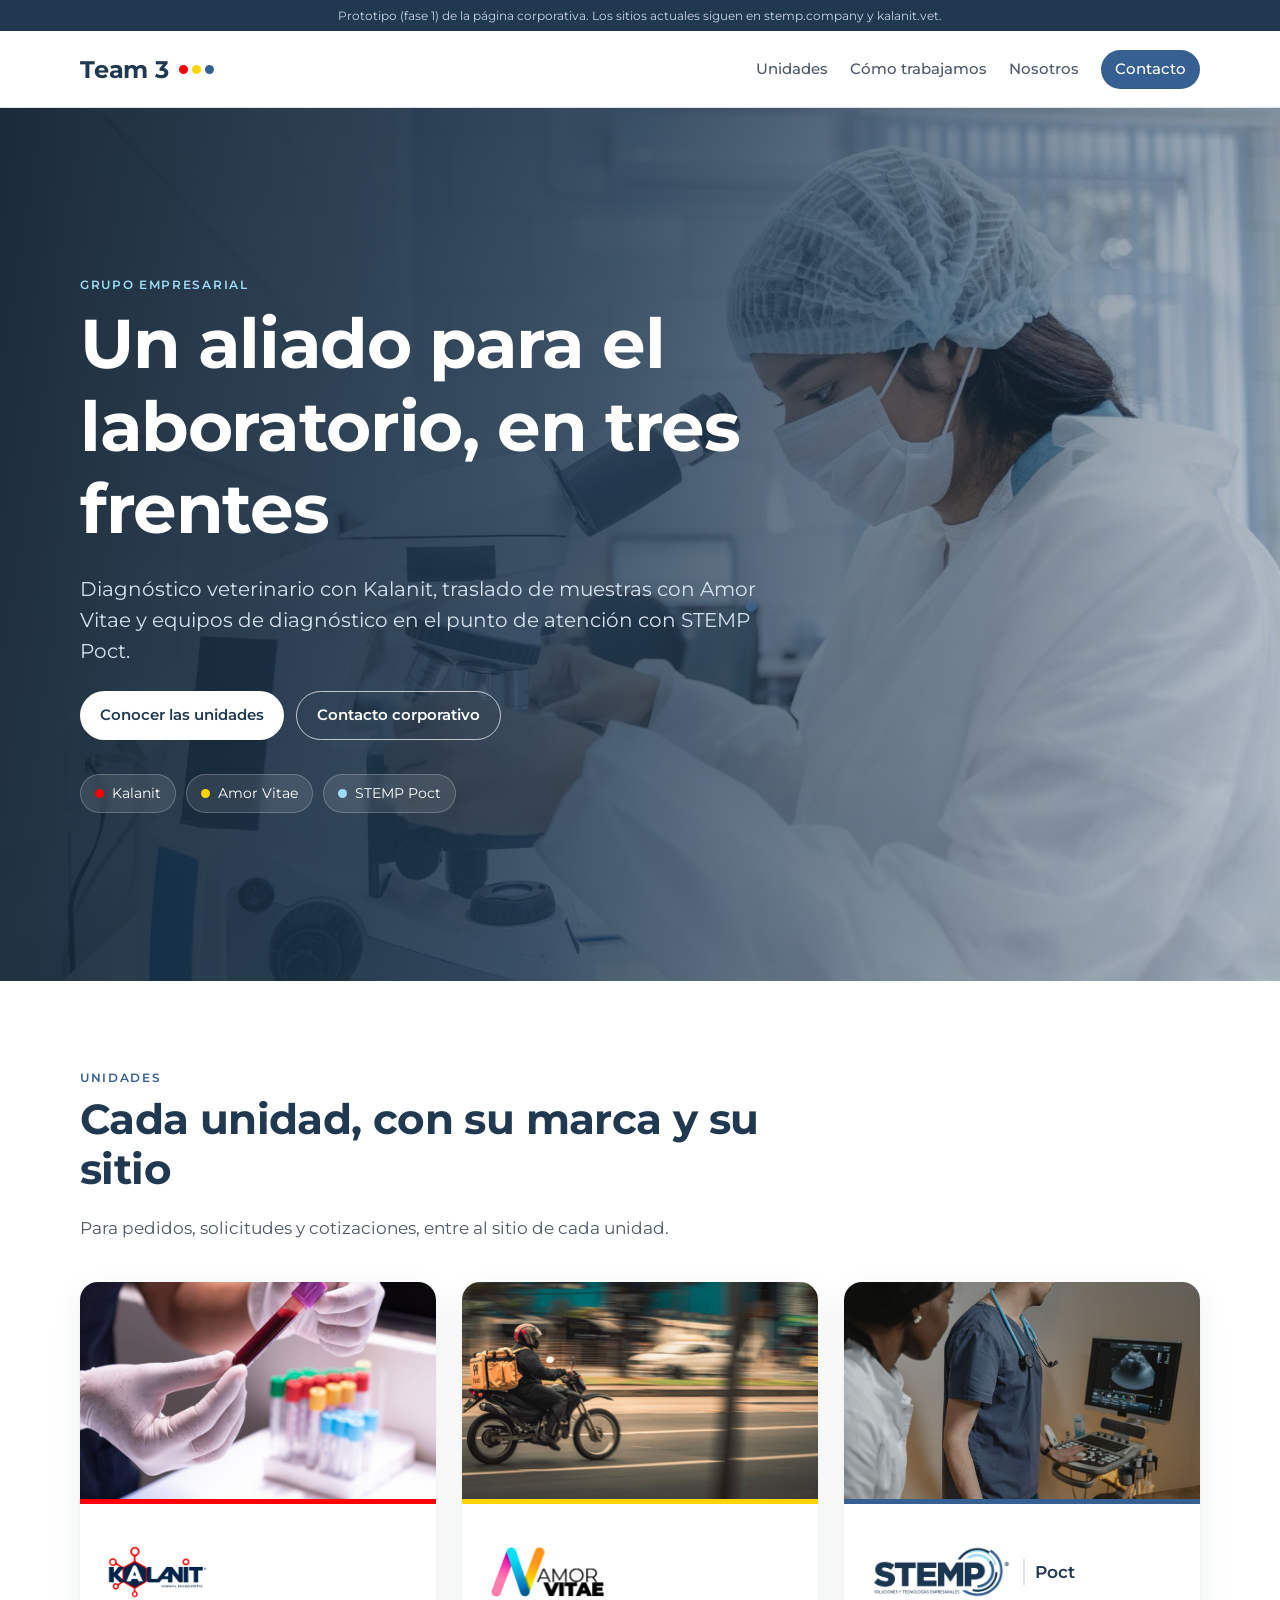
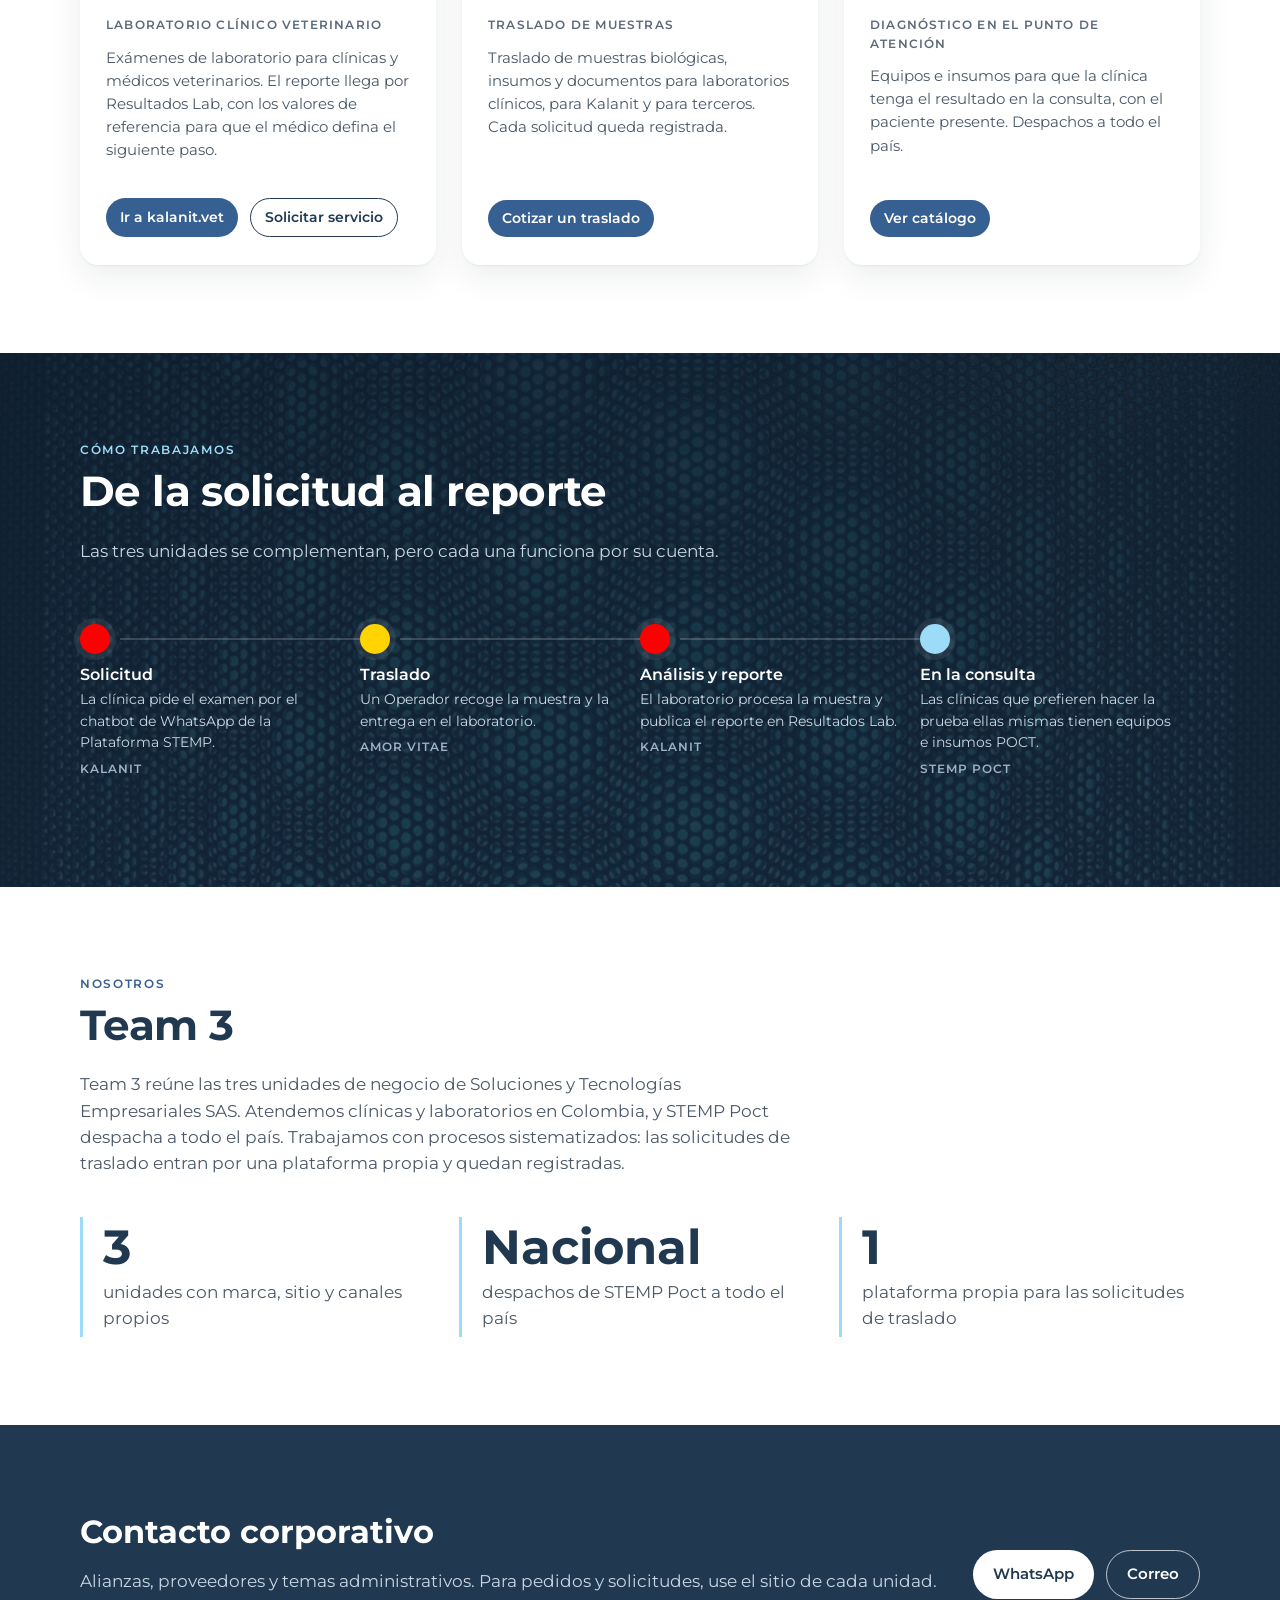
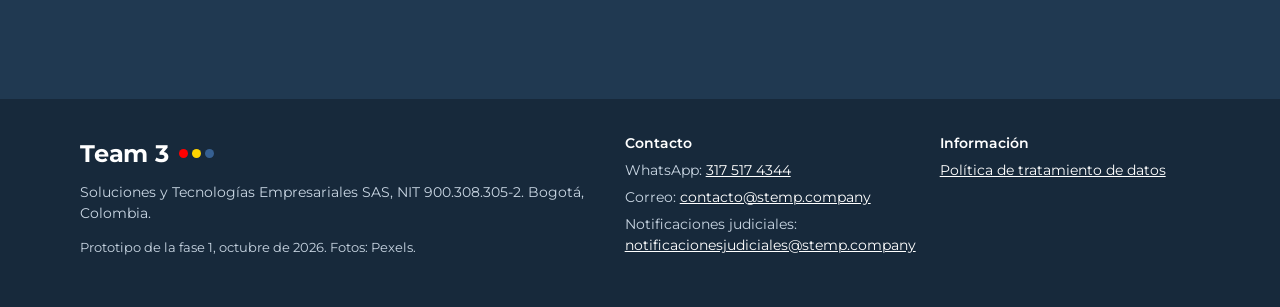
==== commit a0a79e30: "Pase visual: fotos de Pexels, portadas a sangre, tarjetas con imagen y aparición suave Co-Authored-B" ====
--- a/index.html
+++ b/index.html
@@ -11,6 +11,7 @@
   <link rel="preconnect" href="https://fonts.gstatic.com" crossorigin>
   <link href="https://fonts.googleapis.com/css2?family=Montserrat:wght@400;500;600;700&display=swap" rel="stylesheet">
   <link rel="stylesheet" href="assets/style.css">
+  <script>document.documentElement.classList.add("js");</script>
 </head>
 <body>
   <div class="aviso-prototipo">Prototipo (fase 1) de la página corporativa. Los sitios actuales siguen en stemp.company y kalanit.vet.</div>
@@ -28,84 +29,92 @@
   </header>
 
   <main id="inicio">
-    <section class="portada">
+    <section class="hero" style="background-image:url('assets/img/laboratorio-microscopio.jpg')">
       <div class="contenedor">
-        <div>
-          <div class="etiqueta">Grupo empresarial</div>
-          <h1>Un aliado para el laboratorio, en tres frentes</h1>
-          <p class="lead">Diagnóstico veterinario con Kalanit, traslado de muestras con Amor Vitae y equipos de diagnóstico en el punto de atención con STEMP Poct.</p>
-          <div class="acciones">
-            <a class="boton boton-primario" href="#unidades">Conocer las unidades</a>
-          </div>
+        <div class="etiqueta">Grupo empresarial</div>
+        <h1>Un aliado para el laboratorio, en tres frentes</h1>
+        <p class="lead">Diagnóstico veterinario con Kalanit, traslado de muestras con Amor Vitae y equipos de diagnóstico en el punto de atención con STEMP Poct.</p>
+        <div class="acciones">
+          <a class="boton boton-claro" href="#unidades">Conocer las unidades</a>
+          <a class="boton boton-contorno-claro" href="#contacto">Contacto corporativo</a>
         </div>
-        <div class="pilares">
-          <div class="pilar"><div class="icono" style="color:#FF0000">●</div><div><h3>Kalanit</h3><p>Laboratorio clínico veterinario.</p></div></div>
-          <div class="pilar"><div class="icono" style="color:#FFD400">●</div><div><h3>Amor Vitae</h3><p>Traslado de muestras biológicas, insumos y documentos.</p></div></div>
-          <div class="pilar"><div class="icono" style="color:#366092">●</div><div><h3>STEMP Poct</h3><p>Equipos e insumos POCT para clínicas y laboratorios veterinarios.</p></div></div>
+        <div class="chips">
+          <span class="chip"><i style="background:#FF0000"></i>Kalanit</span>
+          <span class="chip"><i style="background:#FFD400"></i>Amor Vitae</span>
+          <span class="chip"><i style="background:#9DDCF9"></i>STEMP Poct</span>
         </div>
       </div>
     </section>
 
     <section id="unidades">
       <div class="contenedor">
-        <div class="encabezado-seccion">
+        <div class="encabezado-seccion revelar">
           <div class="etiqueta">Unidades</div>
           <h2>Cada unidad, con su marca y su sitio</h2>
           <p>Para pedidos, solicitudes y cotizaciones, entre al sitio de cada unidad.</p>
         </div>
         <div class="unidades">
-          <article class="unidad" style="--color:#FF0000">
-            <div class="logo-unidad"><img src="assets/kl-logo.png" alt="Kalanit"></div>
-            <div class="tipo">Laboratorio clínico veterinario</div>
-            <p>Exámenes de laboratorio para clínicas y médicos veterinarios. El reporte llega por Resultados Lab, con los valores de referencia para que el médico defina el siguiente paso.</p>
-            <div class="acciones">
-              <a class="boton boton-primario boton-pequeno" data-enlace="kalanit" href="#" target="_blank" rel="noopener">Ir a kalanit.vet</a>
-              <a class="boton boton-secundario boton-pequeno" data-enlace="kalanitSolicitud" href="#" target="_blank" rel="noopener">Solicitar servicio</a>
+          <article class="unidad revelar" style="--color:#FF0000">
+            <div class="foto"><img src="assets/img/tubos-muestras.jpg" alt="Tubos con muestras de sangre en el laboratorio" loading="lazy"></div>
+            <div class="cuerpo">
+              <div class="logo-unidad"><img src="assets/kl-logo.png" alt="Kalanit"></div>
+              <div class="tipo">Laboratorio clínico veterinario</div>
+              <p>Exámenes de laboratorio para clínicas y médicos veterinarios. El reporte llega por Resultados Lab, con los valores de referencia para que el médico defina el siguiente paso.</p>
+              <div class="acciones">
+                <a class="boton boton-primario boton-pequeno" data-enlace="kalanit" href="#" target="_blank" rel="noopener">Ir a kalanit.vet</a>
+                <a class="boton boton-secundario boton-pequeno" data-enlace="kalanitSolicitud" href="#" target="_blank" rel="noopener">Solicitar servicio</a>
+              </div>
             </div>
           </article>
-          <article class="unidad" style="--color:#FFD400">
-            <div class="logo-unidad"><img src="assets/av-logo.png" alt="Amor Vitae"></div>
-            <div class="tipo">Traslado de muestras</div>
-            <p>Traslado de muestras biológicas, insumos y documentos para laboratorios clínicos, para Kalanit y para terceros. Cada solicitud queda registrada.</p>
-            <div class="acciones"><a class="boton boton-primario boton-pequeno" data-enlace="amorVitae" href="#" target="_blank" rel="noopener">Cotizar un traslado</a></div>
+          <article class="unidad revelar" style="--color:#FFD400">
+            <div class="foto"><img src="assets/img/mensajero-moto.jpg" alt="Mensajero en moto con una caja de envío" loading="lazy"></div>
+            <div class="cuerpo">
+              <div class="logo-unidad"><img src="assets/av-logo.png" alt="Amor Vitae"></div>
+              <div class="tipo">Traslado de muestras</div>
+              <p>Traslado de muestras biológicas, insumos y documentos para laboratorios clínicos, para Kalanit y para terceros. Cada solicitud queda registrada.</p>
+              <div class="acciones"><a class="boton boton-primario boton-pequeno" data-enlace="amorVitae" href="#" target="_blank" rel="noopener">Cotizar un traslado</a></div>
+            </div>
           </article>
-          <article class="unidad" style="--color:#366092">
-            <div class="logo-unidad"><img src="assets/logo.png" alt="STEMP"><span>Poct</span></div>
-            <div class="tipo">Diagnóstico en el punto de atención</div>
-            <p>Equipos e insumos para que la clínica tenga el resultado en la consulta, con el paciente presente. Venta, insumos y soporte con un solo proveedor.</p>
-            <div class="acciones"><a class="boton boton-primario boton-pequeno" data-enlace="stempPoct" href="#" target="_blank" rel="noopener">Ver catálogo</a></div>
+          <article class="unidad revelar" style="--color:#366092">
+            <div class="foto"><img src="assets/img/consulta-ecografia.jpg" alt="Médicos veterinarios examinan a un perro en la consulta" loading="lazy" style="object-position:center 40%"></div>
+            <div class="cuerpo">
+              <div class="logo-unidad"><img src="assets/logo.png" alt="STEMP"><span>Poct</span></div>
+              <div class="tipo">Diagnóstico en el punto de atención</div>
+              <p>Equipos e insumos para que la clínica tenga el resultado en la consulta, con el paciente presente. Despachos a todo el país.</p>
+              <div class="acciones"><a class="boton boton-primario boton-pequeno" data-enlace="stempPoct" href="#" target="_blank" rel="noopener">Ver catálogo</a></div>
+            </div>
           </article>
         </div>
       </div>
     </section>
 
-    <section id="como-trabajamos" class="seccion-gris">
+    <section id="como-trabajamos" class="oscura" style="background-image:url('assets/img/hexagonos.jpg')">
       <div class="contenedor">
-        <div class="encabezado-seccion">
+        <div class="encabezado-seccion revelar">
           <div class="etiqueta">Cómo trabajamos</div>
           <h2>De la solicitud al reporte</h2>
           <p>Las tres unidades se complementan, pero cada una funciona por su cuenta.</p>
         </div>
-        <div class="flujo">
+        <div class="flujo revelar">
           <div class="etapa" style="--color:#FF0000"><div class="nodo"></div><h3>Solicitud</h3><p>La clínica pide el examen por el chatbot de WhatsApp de la Plataforma STEMP.</p><small>Kalanit</small></div>
           <div class="etapa" style="--color:#FFD400"><div class="nodo"></div><h3>Traslado</h3><p>Un Operador recoge la muestra y la entrega en el laboratorio.</p><small>Amor Vitae</small></div>
           <div class="etapa" style="--color:#FF0000"><div class="nodo"></div><h3>Análisis y reporte</h3><p>El laboratorio procesa la muestra y publica el reporte en Resultados Lab.</p><small>Kalanit</small></div>
-          <div class="etapa" style="--color:#366092"><div class="nodo"></div><h3>En la consulta</h3><p>Las clínicas que prefieren hacer la prueba ellas mismas tienen equipos e insumos POCT.</p><small>STEMP Poct</small></div>
+          <div class="etapa" style="--color:#9DDCF9"><div class="nodo"></div><h3>En la consulta</h3><p>Las clínicas que prefieren hacer la prueba ellas mismas tienen equipos e insumos POCT.</p><small>STEMP Poct</small></div>
         </div>
       </div>
     </section>
 
     <section id="nosotros">
       <div class="contenedor">
-        <div class="encabezado-seccion">
+        <div class="encabezado-seccion revelar">
           <div class="etiqueta">Nosotros</div>
           <h2><span data-sitio="grupo">Team 3</span></h2>
-          <p><span data-sitio="grupo">Team 3</span> reúne las tres unidades de negocio de <span data-sitio="responsable">Soluciones y Tecnologías Empresariales SAS</span> Atendemos clínicas y laboratorios en Colombia, y STEMP Poct despacha a todo el país. Trabajamos con procesos sistematizados: las solicitudes de traslado entran por una plataforma propia y quedan registradas.</p>
+          <p><span data-sitio="grupo">Team 3</span> reúne las tres unidades de negocio de <span data-sitio="responsable">Soluciones y Tecnologías Empresariales SAS</span>. Atendemos clínicas y laboratorios en Colombia, y STEMP Poct despacha a todo el país. Trabajamos con procesos sistematizados: las solicitudes de traslado entran por una plataforma propia y quedan registradas.</p>
         </div>
-        <div class="pasos" style="counter-reset:none">
-          <div class="paso" style="padding:22px"><div class="dato">3</div><p>unidades con marca, sitio y canales propios</p></div>
-          <div class="paso" style="padding:22px"><div class="dato">Nacional</div><p>despachos de STEMP Poct a todo el país</p></div>
-          <div class="paso" style="padding:22px"><div class="dato">1</div><p>plataforma propia para las solicitudes de traslado</p></div>
+        <div class="cifras revelar">
+          <div class="cifra"><div class="dato">3</div><p>unidades con marca, sitio y canales propios</p></div>
+          <div class="cifra"><div class="dato">Nacional</div><p>despachos de STEMP Poct a todo el país</p></div>
+          <div class="cifra"><div class="dato">1</div><p>plataforma propia para las solicitudes de traslado</p></div>
         </div>
       </div>
     </section>
@@ -118,7 +127,7 @@
         </div>
         <div class="acciones">
           <a class="boton boton-claro" id="whatsapp-contacto" href="#" target="_blank" rel="noopener">WhatsApp</a>
-          <a class="boton boton-secundario" style="color:#fff;border-color:#fff" id="correo-contacto" href="#">Correo</a>
+          <a class="boton boton-contorno-claro" id="correo-contacto" href="#">Correo</a>
         </div>
       </div>
     </section>
@@ -129,7 +138,7 @@
       <div>
         <div class="logotipo"><span data-sitio="grupo">Team 3</span><span class="puntos" aria-hidden="true"><i class="p-kl"></i><i class="p-av"></i><i class="p-st"></i></span></div>
         <p><span data-sitio="responsable">Soluciones y Tecnologías Empresariales SAS</span>, NIT <span data-sitio="nit">900.308.305-2</span>. Bogotá, Colombia.</p>
-        <p class="nota" style="color:inherit">Prototipo de la fase 1, octubre de 2026.</p>
+        <p class="nota" style="color:inherit">Prototipo de la fase 1, octubre de 2026. Fotos: Pexels.</p>
       </div>
       <div>
         <h3>Contacto</h3>
@@ -158,6 +167,9 @@
       ["#correo-contacto", "#pie-correo"].forEach(id => document.querySelector(id).href = "mailto:" + S.correo);
       document.querySelector("#pie-correo").textContent = S.correo;
       document.title = S.grupo + " · Kalanit, Amor Vitae y STEMP Poct";
+      // Aparición suave al desplazarse
+      const obs = "IntersectionObserver" in window ? new IntersectionObserver(es => es.forEach(e => { if (e.isIntersecting) { e.target.classList.add("visible"); obs.unobserve(e.target); } }), { threshold: .12 }) : null;
+      document.querySelectorAll(".revelar").forEach(el => obs ? obs.observe(el) : el.classList.add("visible"));
     })();
   </script>
 </body>
--- a/assets/style.css
+++ b/assets/style.css
@@ -200,3 +200,46 @@
 @media (max-width: 520px) { .flujo { grid-template-columns: 1fr; } }
 
 section[id] { scroll-margin-top: 80px; }
+
+/* ===== Pase visual (18-oct-2026): fotos a sangre, más aire, tarjetas con imagen ===== */
+body { font-size: 17px; }
+.encabezado .contenedor { min-height: 76px; }
+.hero { position: relative; min-height: min(86vh, 760px); display: flex; align-items: center; color: #fff; background: #142638 center / cover no-repeat; overflow: hidden; }
+.hero::before { content: ""; position: absolute; inset: 0; background: linear-gradient(100deg, rgba(16, 32, 48, .95) 0%, rgba(32, 57, 81, .84) 45%, rgba(32, 57, 81, .2) 100%); }
+.hero .contenedor { position: relative; z-index: 1; width: 100%; padding-top: 80px; padding-bottom: 80px; }
+.hero h1 { color: #fff; font-size: clamp(2.4rem, 5.4vw, 4.3rem); letter-spacing: -.02em; max-width: 12.5em; margin-bottom: .35em; }
+.hero .lead { color: #D6E2EE; font-size: clamp(1.05rem, 1.6vw, 1.25rem); max-width: 34em; }
+.hero .etiqueta { color: var(--azul-claro); }
+.hero .chips { display: flex; flex-wrap: wrap; gap: 10px; margin-top: 34px; }
+.hero .chip { display: inline-flex; align-items: center; gap: 8px; padding: 8px 14px; border-radius: 999px; background: rgba(255,255,255,.1); border: 1px solid rgba(255,255,255,.22); font-size: .85rem; backdrop-filter: blur(4px); }
+.hero .chip i { width: 9px; height: 9px; border-radius: 50%; }
+.boton-contorno-claro { background: transparent; color: #fff; border: 1.5px solid rgba(255,255,255,.7); }
+.boton-contorno-claro:hover { background: rgba(255,255,255,.1); }
+section { padding: 88px 0; }
+.encabezado-seccion { margin-bottom: 40px; }
+.encabezado-seccion h2 { font-size: clamp(1.8rem, 3.4vw, 2.6rem); letter-spacing: -.015em; }
+.unidades { gap: 26px; }
+.unidad { padding: 0; overflow: hidden; border: 0; border-radius: 18px; box-shadow: 0 1px 2px rgba(16,32,48,.06), 0 12px 32px rgba(16,32,48,.08); transition: transform .25s ease, box-shadow .25s ease; border-top: 0; }
+.unidad:hover { transform: translateY(-4px); box-shadow: 0 2px 4px rgba(16,32,48,.06), 0 20px 44px rgba(16,32,48,.14); }
+.unidad .foto { position: relative; aspect-ratio: 16 / 10; overflow: hidden; }
+.unidad .foto img { width: 100%; height: 100%; object-fit: cover; transition: transform .6s ease; }
+.unidad:hover .foto img { transform: scale(1.04); }
+.unidad .foto::after { content: ""; position: absolute; left: 0; right: 0; bottom: 0; height: 5px; background: var(--color); }
+.unidad .cuerpo { padding: 24px 26px 28px; display: flex; flex-direction: column; gap: 12px; flex: 1; }
+.oscura { position: relative; color: #fff; background: #102030 center / cover no-repeat; }
+.oscura::before { content: ""; position: absolute; inset: 0; background: linear-gradient(180deg, rgba(16,32,48,.93), rgba(20,38,56,.88)); }
+.oscura .contenedor { position: relative; z-index: 1; }
+.oscura h2, .oscura h3 { color: #fff; }
+.oscura .etiqueta { color: var(--azul-claro); }
+.oscura p, .oscura .flujo p { color: #C9D6E3; }
+.oscura .flujo small { color: #9DB2C7; }
+.oscura .flujo .etapa::before { background: rgba(255,255,255,.18); }
+.oscura .flujo .nodo { box-shadow: 0 0 0 6px rgba(255,255,255,.08); }
+.cifras { display: grid; grid-template-columns: repeat(auto-fit, minmax(220px, 1fr)); gap: 18px; }
+.cifra { border-left: 3px solid var(--azul-claro); padding: 6px 0 6px 20px; }
+.cifra .dato { font-size: clamp(2.2rem, 4vw, 3rem); line-height: 1; margin-bottom: 8px; }
+.cifra p { color: var(--tinta-suave); margin: 0; }
+.js .revelar { opacity: 0; transform: translateY(22px); transition: opacity .7s ease, transform .7s ease; }
+.js .revelar.visible { opacity: 1; transform: none; }
+@media (prefers-reduced-motion: reduce) { .js .revelar { opacity: 1; transform: none; transition: none; } .unidad, .unidad .foto img { transition: none; } }
+@media (max-width: 860px) { .hero { min-height: 74vh; } .hero::before { background: linear-gradient(180deg, rgba(16,32,48,.62), rgba(16,32,48,.86) 70%); } section { padding: 64px 0; } }
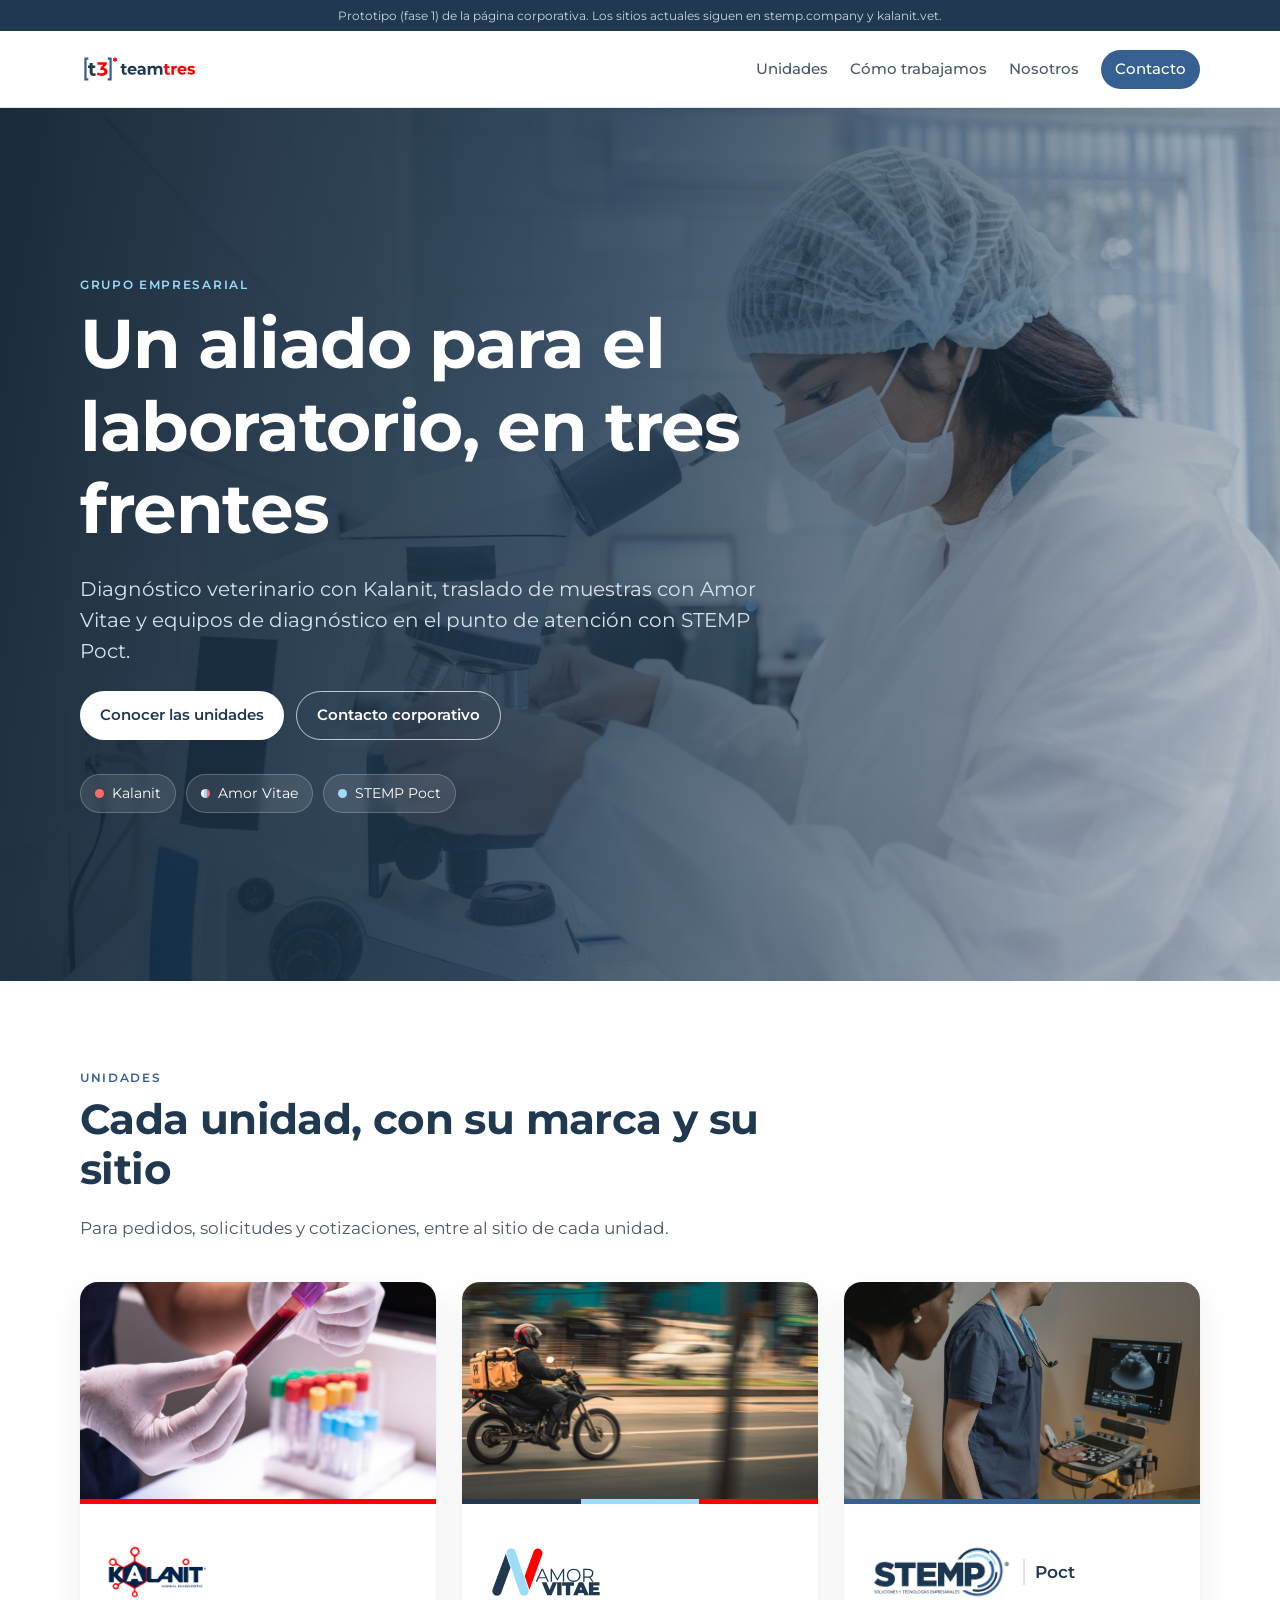
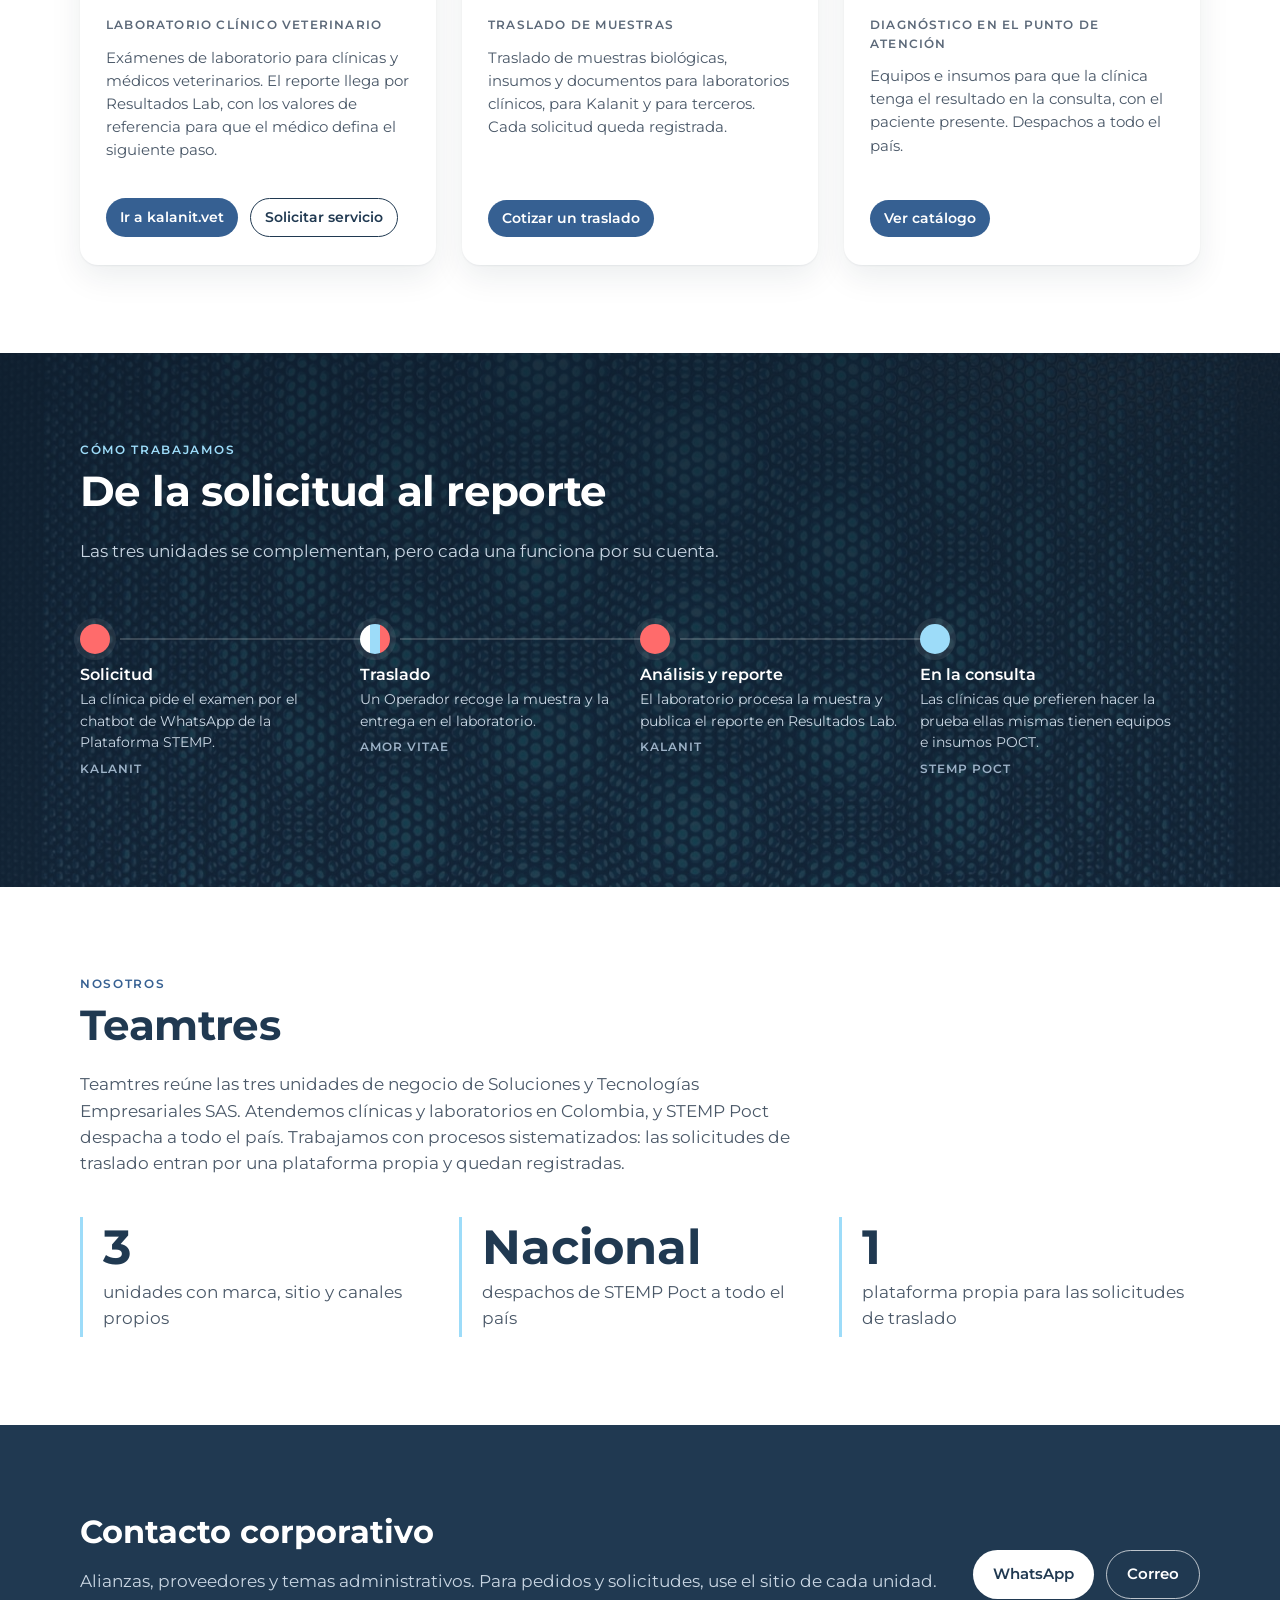
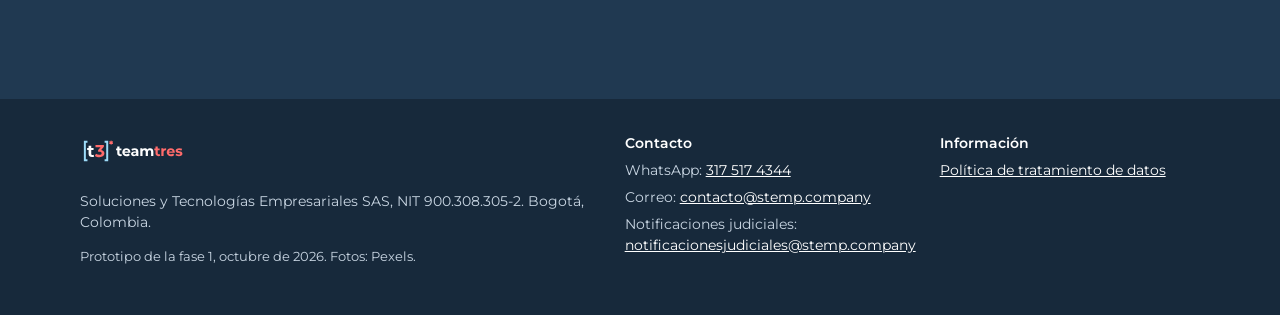
==== commit 67c9b68e: "Marca: Teamtres (logo E1) y Amor Vitae v0.2 sin amarillo; respaldo «Parte de Teamtres» Co-Authored-B" ====
--- a/index.html
+++ b/index.html
@@ -3,8 +3,8 @@
 <head>
   <meta charset="utf-8">
   <meta name="viewport" content="width=device-width, initial-scale=1">
-  <title>Team 3 · Kalanit, Amor Vitae y STEMP Poct</title>
-  <meta name="description" content="Team 3 reúne a Kalanit, Amor Vitae y STEMP Poct: diagnóstico veterinario, traslado de muestras y equipos POCT en Colombia.">
+  <title>Teamtres · Kalanit, Amor Vitae y STEMP Poct</title>
+  <meta name="description" content="Teamtres reúne a Kalanit, Amor Vitae y STEMP Poct: diagnóstico veterinario, traslado de muestras y equipos POCT en Colombia.">
   <meta name="robots" content="noindex">
   <link rel="icon" href="assets/icono.png">
   <link rel="preconnect" href="https://fonts.googleapis.com">
@@ -18,7 +18,7 @@
 
   <header class="encabezado">
     <div class="contenedor">
-      <a class="logotipo" href="#inicio"><span data-sitio="grupo">Team 3</span><span class="puntos" aria-hidden="true"><i class="p-kl"></i><i class="p-av"></i><i class="p-st"></i></span></a>
+      <a class="logotipo" href="#inicio"><img src="assets/teamtres-logo.svg" alt="Teamtres"></a>
       <nav class="nav">
         <a class="ocultable" href="#unidades">Unidades</a>
         <a class="ocultable" href="#como-trabajamos">Cómo trabajamos</a>
@@ -39,8 +39,8 @@
           <a class="boton boton-contorno-claro" href="#contacto">Contacto corporativo</a>
         </div>
         <div class="chips">
-          <span class="chip"><i style="background:#FF0000"></i>Kalanit</span>
-          <span class="chip"><i style="background:#FFD400"></i>Amor Vitae</span>
+          <span class="chip"><i style="background:#FF6B6B"></i>Kalanit</span>
+          <span class="chip"><i style="background:linear-gradient(90deg,#FFFFFF 0 33.34%,#9DDCF9 33.34% 66.67%,#FF6B6B 66.67%)"></i>Amor Vitae</span>
           <span class="chip"><i style="background:#9DDCF9"></i>STEMP Poct</span>
         </div>
       </div>
@@ -66,10 +66,10 @@
               </div>
             </div>
           </article>
-          <article class="unidad revelar" style="--color:#FFD400">
+          <article class="unidad revelar" style="--color:linear-gradient(90deg,#203951 0 33.34%,#9DDCF9 33.34% 66.67%,#FF0000 66.67%)">
             <div class="foto"><img src="assets/img/mensajero-moto.jpg" alt="Mensajero en moto con una caja de envío" loading="lazy"></div>
             <div class="cuerpo">
-              <div class="logo-unidad"><img src="assets/av-logo.png" alt="Amor Vitae"></div>
+              <div class="logo-unidad"><img src="assets/av-logo.svg" alt="Amor Vitae"></div>
               <div class="tipo">Traslado de muestras</div>
               <p>Traslado de muestras biológicas, insumos y documentos para laboratorios clínicos, para Kalanit y para terceros. Cada solicitud queda registrada.</p>
               <div class="acciones"><a class="boton boton-primario boton-pequeno" data-enlace="amorVitae" href="#" target="_blank" rel="noopener">Cotizar un traslado</a></div>
@@ -96,9 +96,9 @@
           <p>Las tres unidades se complementan, pero cada una funciona por su cuenta.</p>
         </div>
         <div class="flujo revelar">
-          <div class="etapa" style="--color:#FF0000"><div class="nodo"></div><h3>Solicitud</h3><p>La clínica pide el examen por el chatbot de WhatsApp de la Plataforma STEMP.</p><small>Kalanit</small></div>
-          <div class="etapa" style="--color:#FFD400"><div class="nodo"></div><h3>Traslado</h3><p>Un Operador recoge la muestra y la entrega en el laboratorio.</p><small>Amor Vitae</small></div>
-          <div class="etapa" style="--color:#FF0000"><div class="nodo"></div><h3>Análisis y reporte</h3><p>El laboratorio procesa la muestra y publica el reporte en Resultados Lab.</p><small>Kalanit</small></div>
+          <div class="etapa" style="--color:#FF6B6B"><div class="nodo"></div><h3>Solicitud</h3><p>La clínica pide el examen por el chatbot de WhatsApp de la Plataforma STEMP.</p><small>Kalanit</small></div>
+          <div class="etapa" style="--color:linear-gradient(90deg,#FFFFFF 0 33.34%,#9DDCF9 33.34% 66.67%,#FF6B6B 66.67%)"><div class="nodo"></div><h3>Traslado</h3><p>Un Operador recoge la muestra y la entrega en el laboratorio.</p><small>Amor Vitae</small></div>
+          <div class="etapa" style="--color:#FF6B6B"><div class="nodo"></div><h3>Análisis y reporte</h3><p>El laboratorio procesa la muestra y publica el reporte en Resultados Lab.</p><small>Kalanit</small></div>
           <div class="etapa" style="--color:#9DDCF9"><div class="nodo"></div><h3>En la consulta</h3><p>Las clínicas que prefieren hacer la prueba ellas mismas tienen equipos e insumos POCT.</p><small>STEMP Poct</small></div>
         </div>
       </div>
@@ -108,8 +108,8 @@
       <div class="contenedor">
         <div class="encabezado-seccion revelar">
           <div class="etiqueta">Nosotros</div>
-          <h2><span data-sitio="grupo">Team 3</span></h2>
-          <p><span data-sitio="grupo">Team 3</span> reúne las tres unidades de negocio de <span data-sitio="responsable">Soluciones y Tecnologías Empresariales SAS</span>. Atendemos clínicas y laboratorios en Colombia, y STEMP Poct despacha a todo el país. Trabajamos con procesos sistematizados: las solicitudes de traslado entran por una plataforma propia y quedan registradas.</p>
+          <h2><span data-sitio="grupo">Teamtres</span></h2>
+          <p><span data-sitio="grupo">Teamtres</span> reúne las tres unidades de negocio de <span data-sitio="responsable">Soluciones y Tecnologías Empresariales SAS</span>. Atendemos clínicas y laboratorios en Colombia, y STEMP Poct despacha a todo el país. Trabajamos con procesos sistematizados: las solicitudes de traslado entran por una plataforma propia y quedan registradas.</p>
         </div>
         <div class="cifras revelar">
           <div class="cifra"><div class="dato">3</div><p>unidades con marca, sitio y canales propios</p></div>
@@ -136,7 +136,7 @@
   <footer class="pie">
     <div class="contenedor">
       <div>
-        <div class="logotipo"><span data-sitio="grupo">Team 3</span><span class="puntos" aria-hidden="true"><i class="p-kl"></i><i class="p-av"></i><i class="p-st"></i></span></div>
+        <div class="logotipo"><img src="assets/teamtres-logo-negativo.svg" alt="Teamtres"></div>
         <p><span data-sitio="responsable">Soluciones y Tecnologías Empresariales SAS</span>, NIT <span data-sitio="nit">900.308.305-2</span>. Bogotá, Colombia.</p>
         <p class="nota" style="color:inherit">Prototipo de la fase 1, octubre de 2026. Fotos: Pexels.</p>
       </div>
--- a/assets/style.css
+++ b/assets/style.css
@@ -1,4 +1,4 @@
-/* Team 3 · paleta de STEMP (Brand Kit v0.1) mientras Team 3 no tenga identidad propia */
+/* Teamtres · colores del Brand Kit v0.1 T3 (los de STEMP y el rojo de Kalanit) */
 :root {
   --azul-profundo: #203951;
   --azul-stemp: #366092;
@@ -174,7 +174,7 @@
   section { padding: 48px 0; }
 }
 
-/* ---- Propio de Team 3 ---- */
+/* ---- Propio de Teamtres ---- */
 .logotipo { font-weight: 700; font-size: 1.5rem; color: var(--azul-profundo); letter-spacing: -.01em; display: inline-flex; align-items: center; gap: 10px; text-decoration: none; }
 .logotipo .puntos { display: inline-flex; gap: 4px; }
 .logotipo .puntos i { width: 9px; height: 9px; border-radius: 50%; display: block; }
@@ -243,3 +243,9 @@
 .js .revelar.visible { opacity: 1; transform: none; }
 @media (prefers-reduced-motion: reduce) { .js .revelar { opacity: 1; transform: none; transition: none; } .unidad, .unidad .foto img { transition: none; } }
 @media (max-width: 860px) { .hero { min-height: 74vh; } .hero::before { background: linear-gradient(180deg, rgba(16,32,48,.62), rgba(16,32,48,.86) 70%); } section { padding: 64px 0; } }
+
+/* ===== Marca Teamtres v0.1 (20-oct-2026): logo E1, P1 en claro y P3 en oscuro; Amor Vitae en franjas ===== */
+.logotipo img { height: 36px; width: auto; display: block; }
+.pie .logotipo { margin-bottom: 14px; }
+.pie .logotipo img { height: 32px; }
+.p-av { background: linear-gradient(90deg,#203951 0 33.34%,#9DDCF9 33.34% 66.67%,#FF0000 66.67%); }
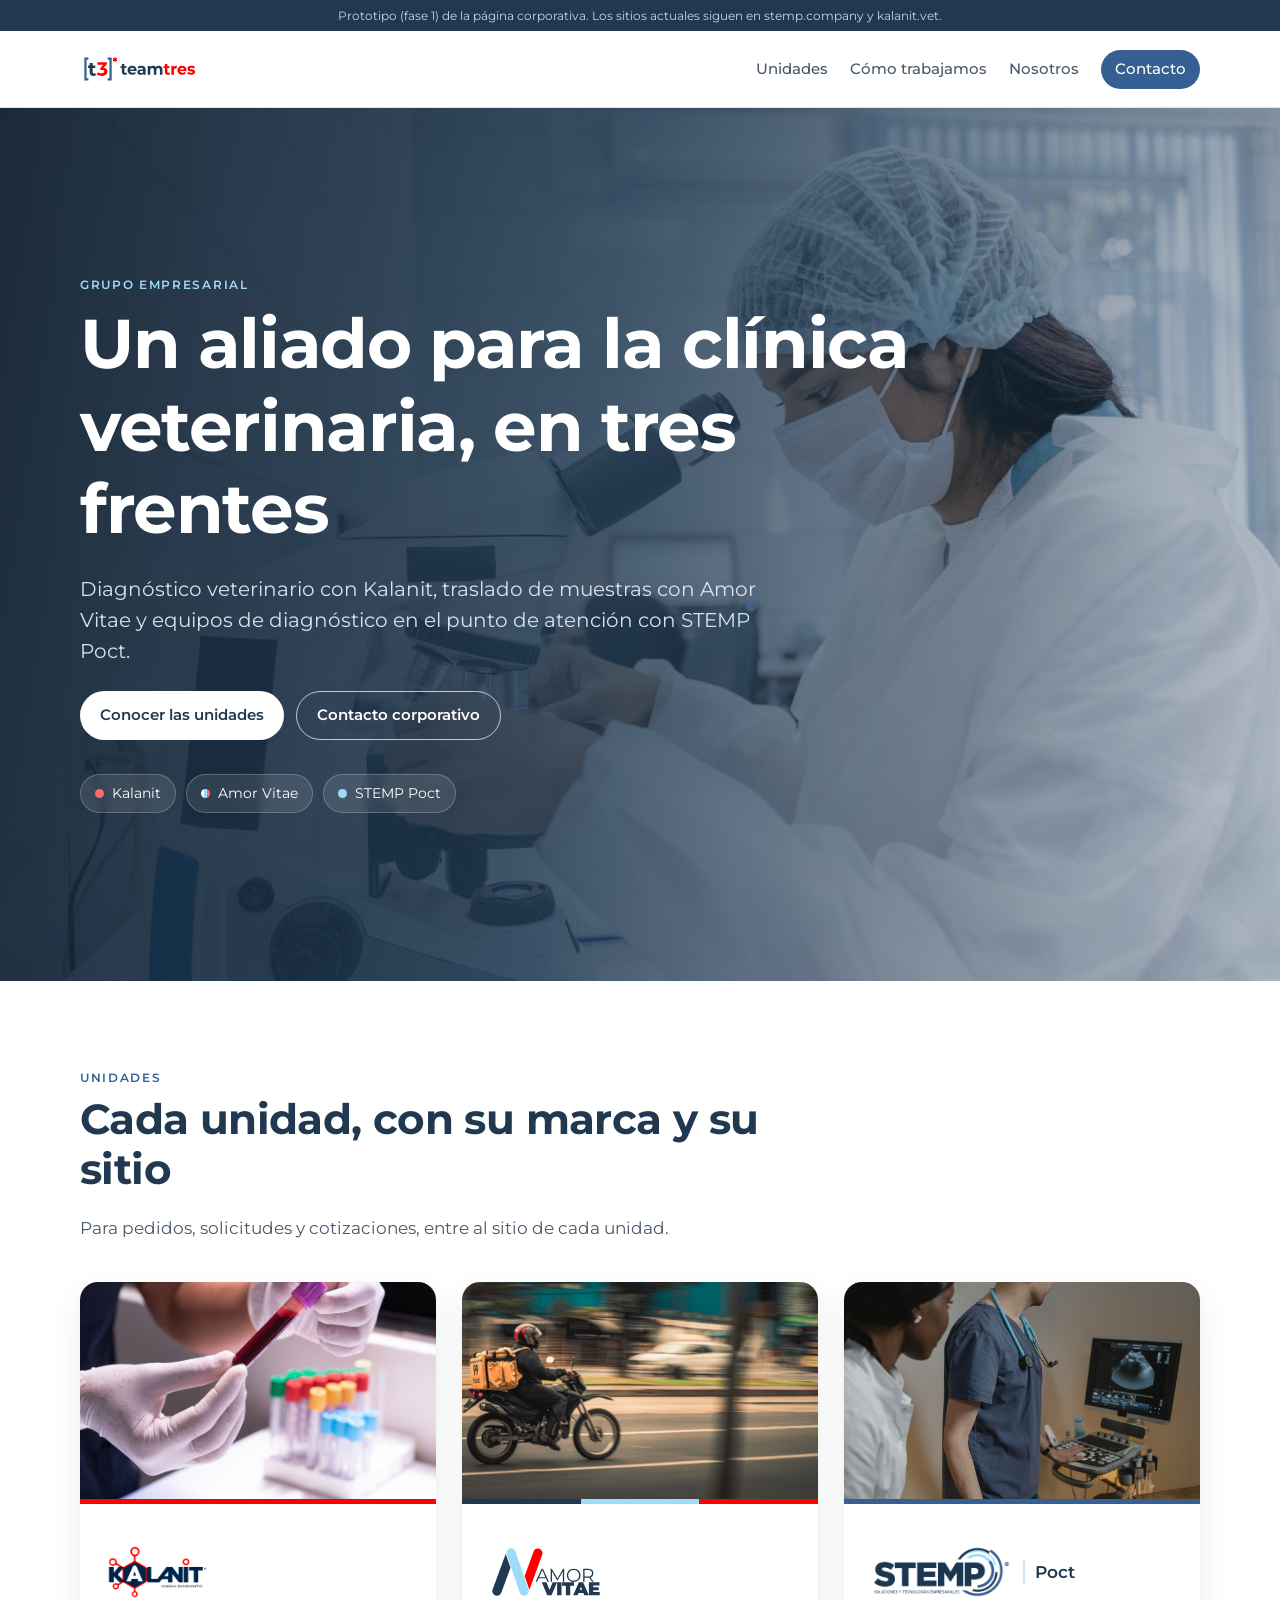
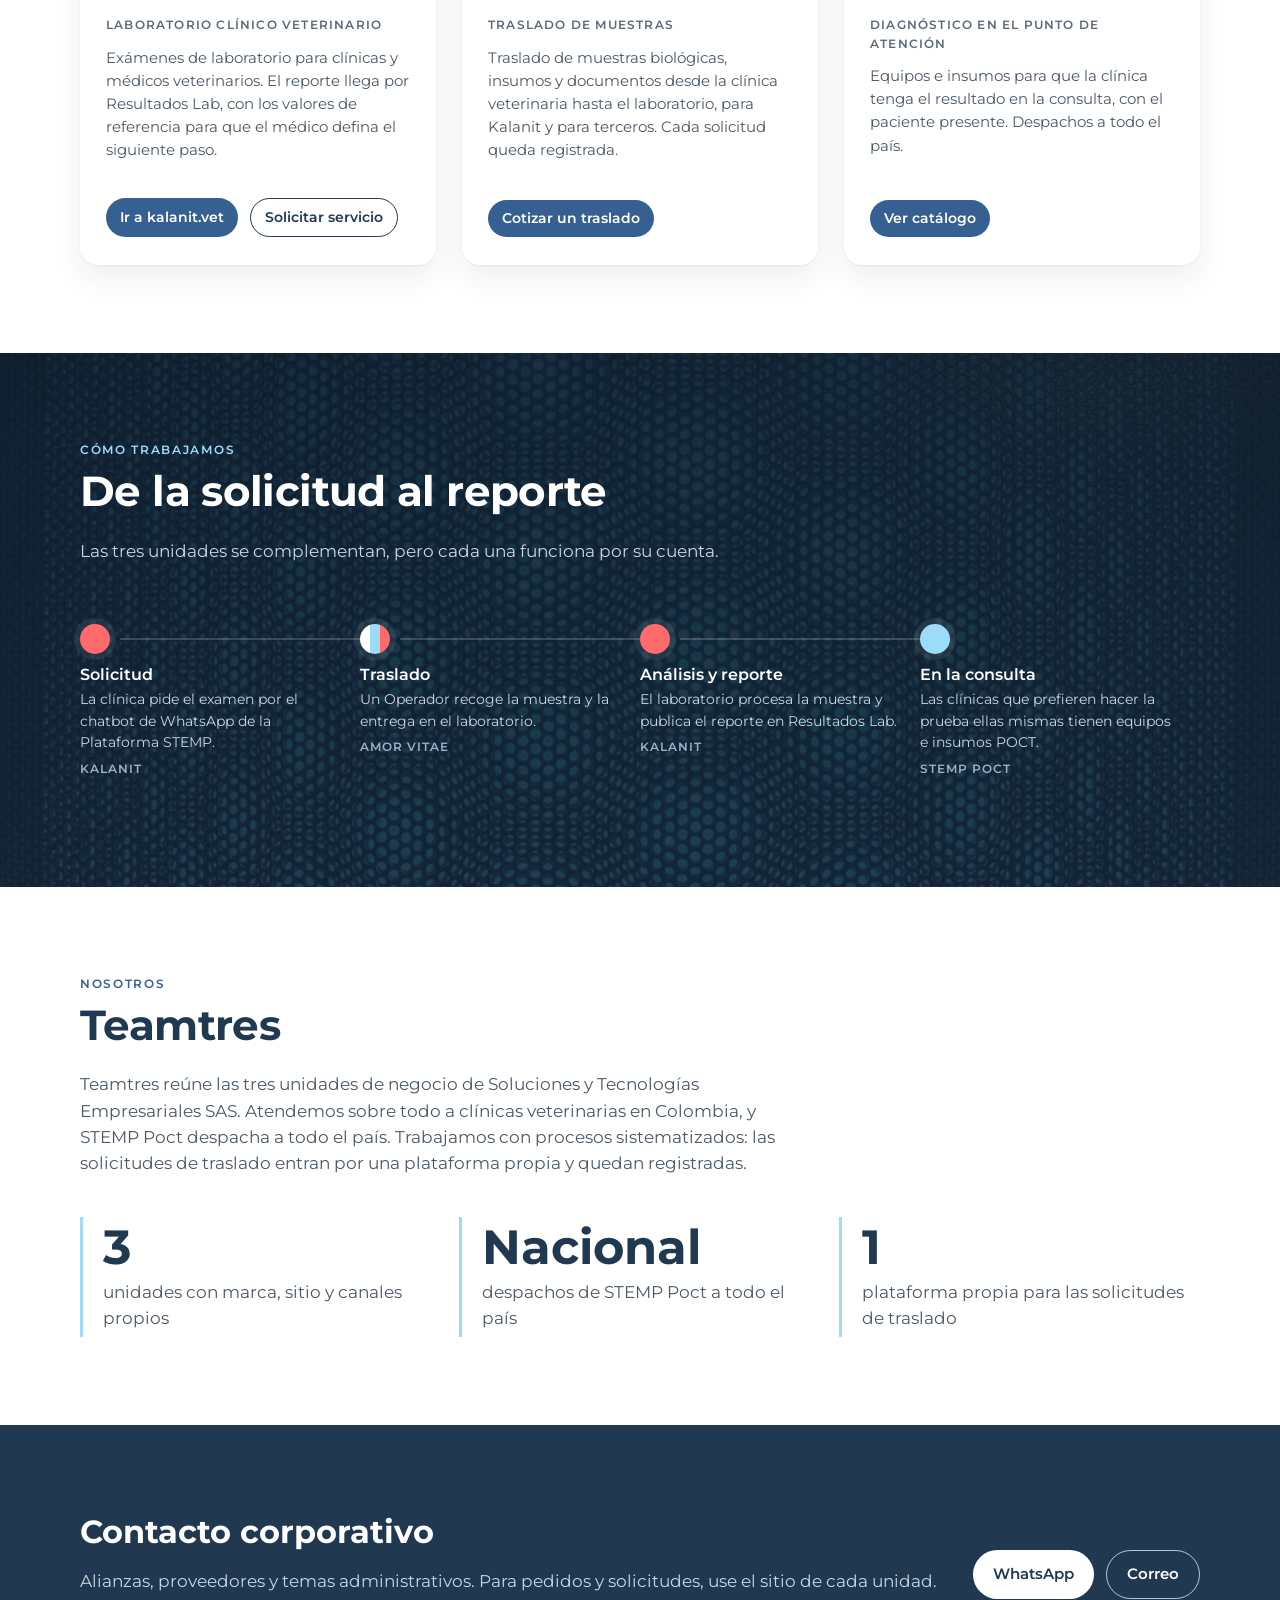
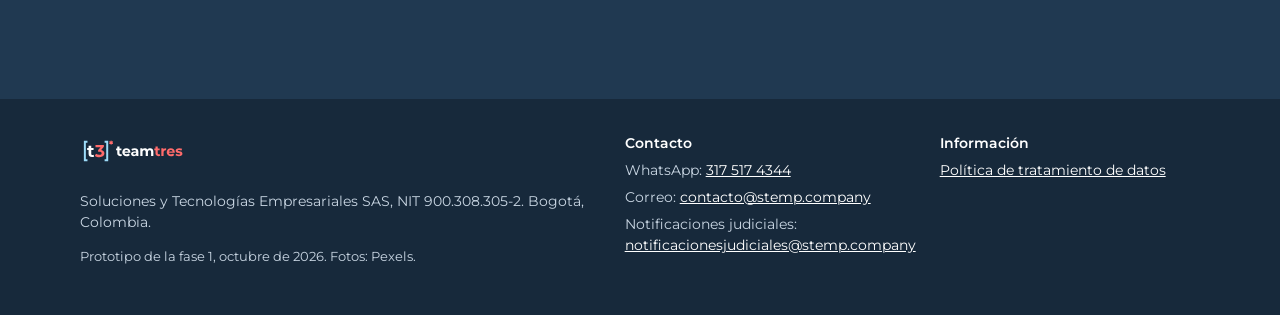
==== commit 071f5b0d: "Textos: los servicios se dirigen sobre todo a clínicas veterinarias Co-Authored-By: Claude Opus 5.5 " ====
--- a/index.html
+++ b/index.html
@@ -32,7 +32,7 @@
     <section class="hero" style="background-image:url('assets/img/laboratorio-microscopio.jpg')">
       <div class="contenedor">
         <div class="etiqueta">Grupo empresarial</div>
-        <h1>Un aliado para el laboratorio, en tres frentes</h1>
+        <h1>Un aliado para la clínica veterinaria, en tres frentes</h1>
         <p class="lead">Diagnóstico veterinario con Kalanit, traslado de muestras con Amor Vitae y equipos de diagnóstico en el punto de atención con STEMP Poct.</p>
         <div class="acciones">
           <a class="boton boton-claro" href="#unidades">Conocer las unidades</a>
@@ -71,7 +71,7 @@
             <div class="cuerpo">
               <div class="logo-unidad"><img src="assets/av-logo.svg" alt="Amor Vitae"></div>
               <div class="tipo">Traslado de muestras</div>
-              <p>Traslado de muestras biológicas, insumos y documentos para laboratorios clínicos, para Kalanit y para terceros. Cada solicitud queda registrada.</p>
+              <p>Traslado de muestras biológicas, insumos y documentos desde la clínica veterinaria hasta el laboratorio, para Kalanit y para terceros. Cada solicitud queda registrada.</p>
               <div class="acciones"><a class="boton boton-primario boton-pequeno" data-enlace="amorVitae" href="#" target="_blank" rel="noopener">Cotizar un traslado</a></div>
             </div>
           </article>
@@ -109,7 +109,7 @@
         <div class="encabezado-seccion revelar">
           <div class="etiqueta">Nosotros</div>
           <h2><span data-sitio="grupo">Teamtres</span></h2>
-          <p><span data-sitio="grupo">Teamtres</span> reúne las tres unidades de negocio de <span data-sitio="responsable">Soluciones y Tecnologías Empresariales SAS</span>. Atendemos clínicas y laboratorios en Colombia, y STEMP Poct despacha a todo el país. Trabajamos con procesos sistematizados: las solicitudes de traslado entran por una plataforma propia y quedan registradas.</p>
+          <p><span data-sitio="grupo">Teamtres</span> reúne las tres unidades de negocio de <span data-sitio="responsable">Soluciones y Tecnologías Empresariales SAS</span>. Atendemos sobre todo a clínicas veterinarias en Colombia, y STEMP Poct despacha a todo el país. Trabajamos con procesos sistematizados: las solicitudes de traslado entran por una plataforma propia y quedan registradas.</p>
         </div>
         <div class="cifras revelar">
           <div class="cifra"><div class="dato">3</div><p>unidades con marca, sitio y canales propios</p></div>
